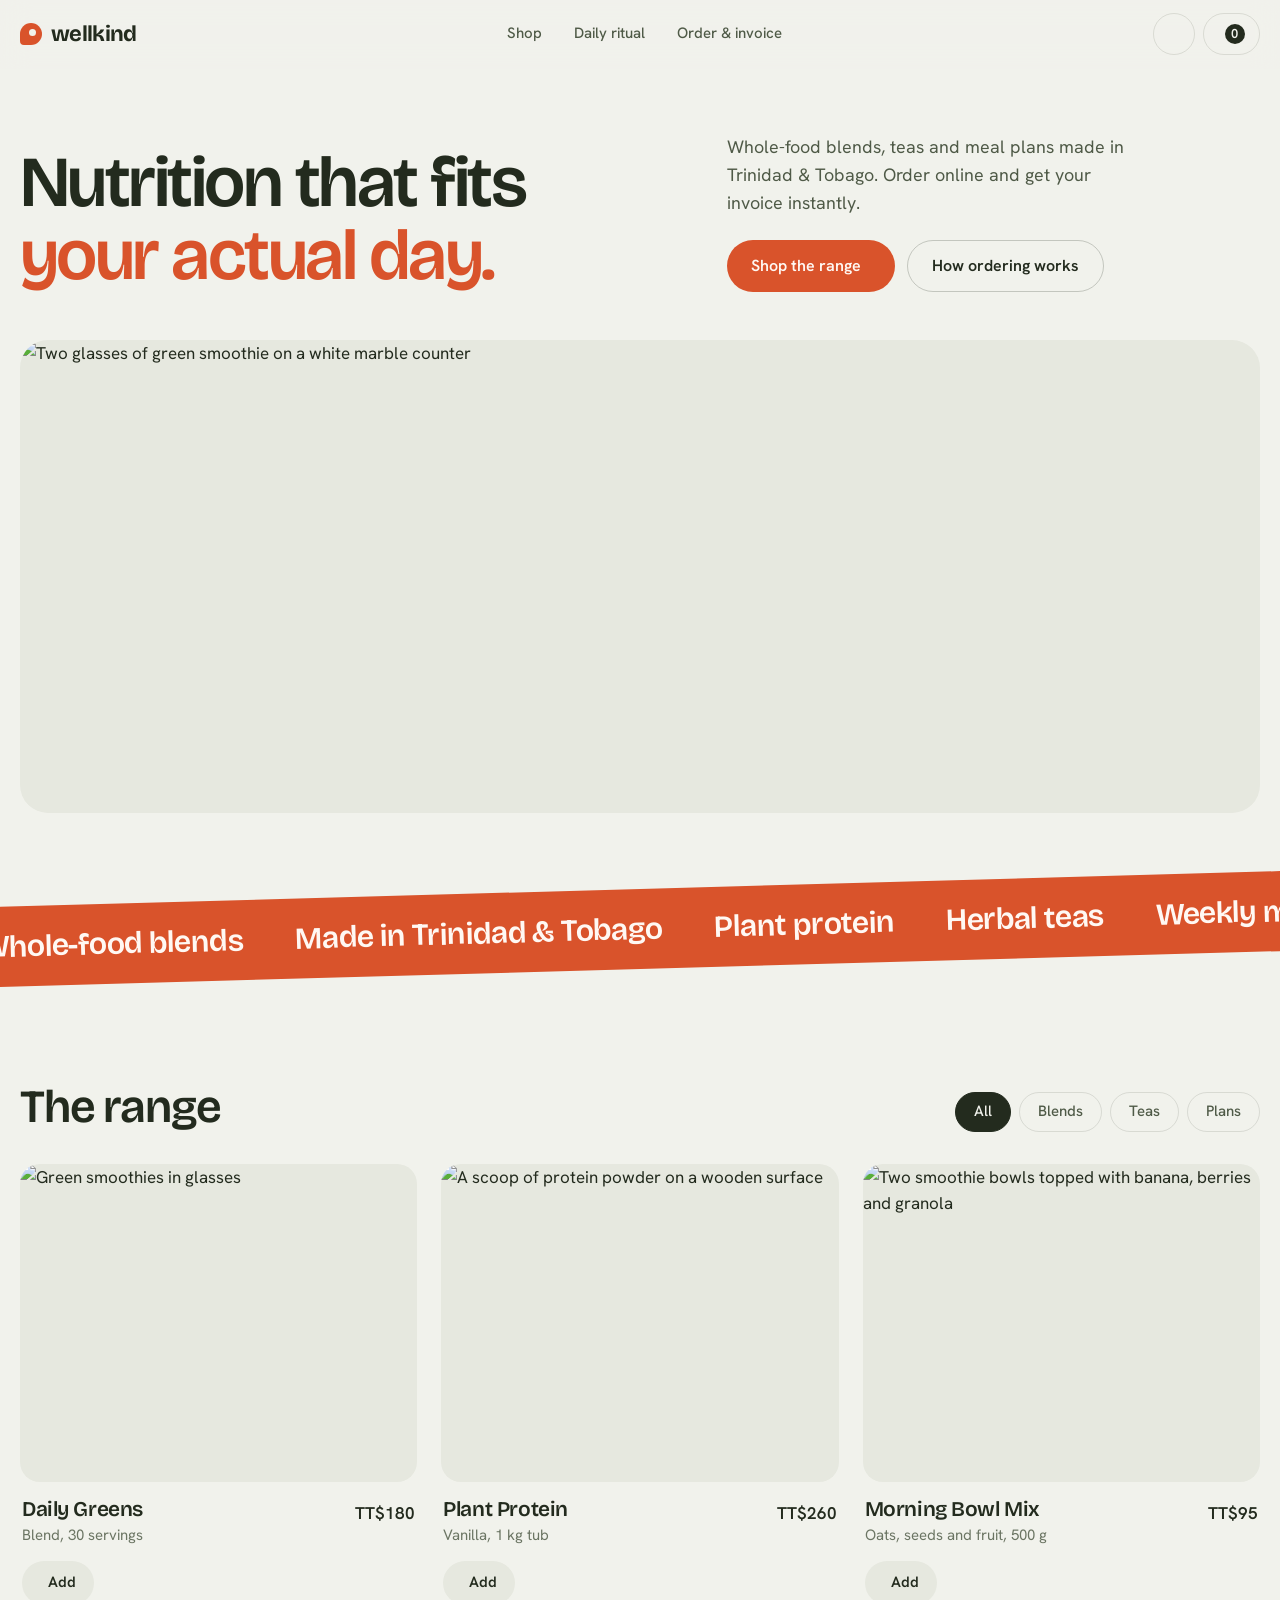
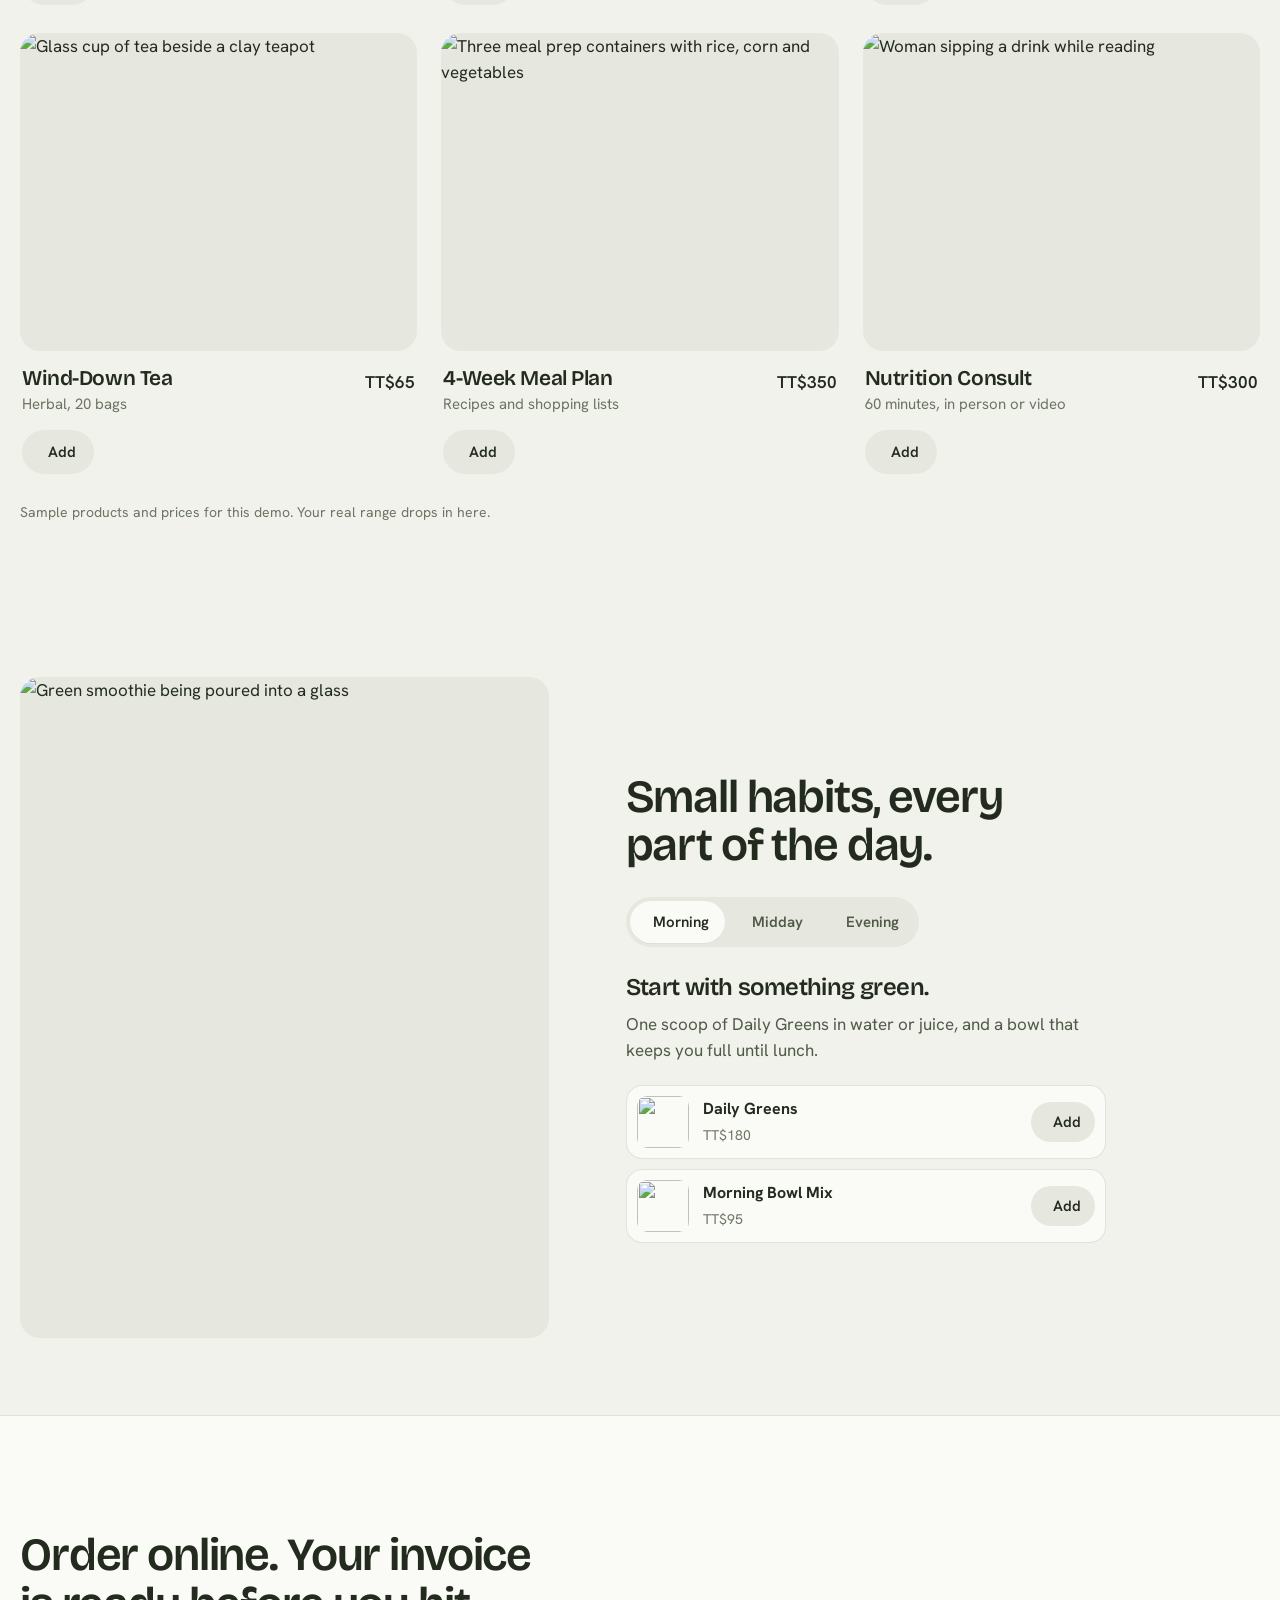
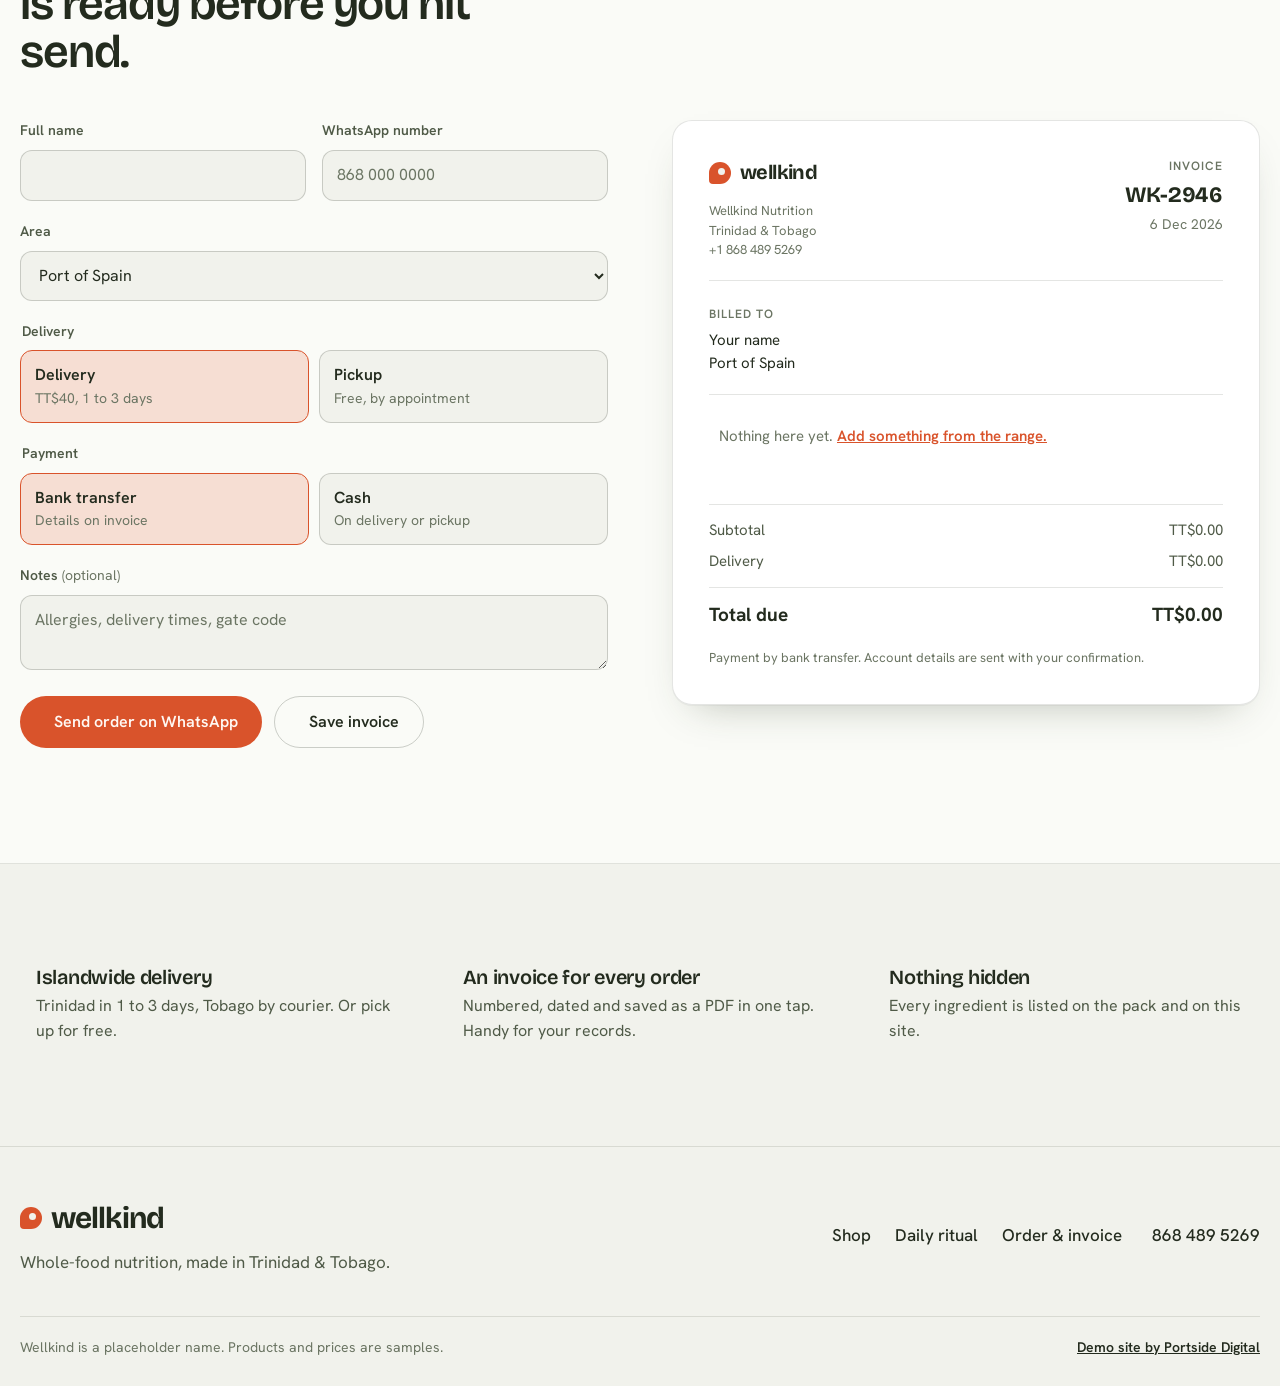
==== index.html @ af188e6a "Wellkind Nutrition demo site Co-Authored-By: Claude Opus 5.5 <noreply@anthropic.com>" ====
<!doctype html>
<html lang="en" data-theme="light">
<head>
<meta charset="utf-8">
<meta name="viewport" content="width=device-width, initial-scale=1, viewport-fit=cover">
<title>Wellkind Nutrition | Whole-food nutrition, Trinidad &amp; Tobago</title>
<meta name="description" content="Whole-food blends, teas and meal plans made in Trinidad and Tobago. Order online and get your invoice instantly.">
<meta name="theme-color" content="#F1F2EC">
<link rel="preconnect" href="https://fonts.googleapis.com">
<link rel="preconnect" href="https://fonts.gstatic.com" crossorigin>
<link href="https://fonts.googleapis.com/css2?family=Bricolage+Grotesque:opsz,wght@12..96,500;12..96,600;12..96,700&family=Hanken+Grotesk:wght@400;500;600&display=swap" rel="stylesheet">
<link rel="preload" as="image" href="https://images.unsplash.com/photo-1610622929740-0b489c884e43?w=1800&q=72&auto=format&fit=crop">
<link rel="stylesheet" href="https://unpkg.com/@phosphor-icons/web@2.1.1/src/regular/style.css">
<link rel="stylesheet" href="style.css">
<script>try{const t=localStorage.getItem('wk-theme');if(t)document.documentElement.dataset.theme=t}catch(e){}</script>
</head>
<body>
<span class="sentinel" aria-hidden="true"></span>

<header class="nav">
  <div class="wrap nav-in">
    <a href="#top" class="brand" aria-label="Wellkind Nutrition home">
      <span class="brand-mark" aria-hidden="true"></span>wellkind
    </a>
    <nav class="nav-links" aria-label="Main">
      <a href="#shop">Shop</a>
      <a href="#ritual">Daily ritual</a>
      <a href="#order">Order &amp; invoice</a>
    </nav>
    <div class="nav-actions">
      <button class="icon-btn theme-toggle" type="button" aria-label="Switch to dark mode"><i class="ph ph-moon"></i></button>
      <a href="#order" class="cart-btn" aria-label="View your order"><i class="ph ph-bag-simple"></i><span class="cart-count" data-count>0</span></a>
    </div>
  </div>
</header>

<main id="top">
  <!-- HERO -->
  <section class="hero wrap">
    <div class="hero-copy">
      <h1>Nutrition that fits <em>your actual day.</em></h1>
      <div class="hero-side">
        <p class="lede">Whole-food blends, teas and meal plans made in Trinidad &amp; Tobago. Order online and get your invoice instantly.</p>
        <div class="hero-ctas">
          <a href="#shop" class="btn btn-primary">Shop the range <i class="ph ph-arrow-down-right"></i></a>
          <a href="#order" class="btn btn-ghost">How ordering works</a>
        </div>
      </div>
    </div>
    <figure class="hero-media">
      <img src="https://images.unsplash.com/photo-1610622929740-0b489c884e43?w=1800&q=72&auto=format&fit=crop" alt="Two glasses of green smoothie on a white marble counter" width="1800" height="1200" fetchpriority="high">
    </figure>
  </section>

  <!-- MARQUEE -->
  <div class="marquee" aria-hidden="true">
    <div class="marquee-track">
      <span>Whole-food blends</span><i class="ph ph-leaf"></i>
      <span>Made in Trinidad &amp; Tobago</span><i class="ph ph-sun"></i>
      <span>Plant protein</span><i class="ph ph-leaf"></i>
      <span>Herbal teas</span><i class="ph ph-sun"></i>
      <span>Weekly meal plans</span><i class="ph ph-leaf"></i>
      <span>Invoices in one tap</span><i class="ph ph-sun"></i>
      <span>Whole-food blends</span><i class="ph ph-leaf"></i>
      <span>Made in Trinidad &amp; Tobago</span><i class="ph ph-sun"></i>
      <span>Plant protein</span><i class="ph ph-leaf"></i>
      <span>Herbal teas</span><i class="ph ph-sun"></i>
      <span>Weekly meal plans</span><i class="ph ph-leaf"></i>
      <span>Invoices in one tap</span><i class="ph ph-sun"></i>
    </div>
  </div>

  <!-- SHOP -->
  <section class="shop" id="shop">
    <div class="wrap">
      <div class="shop-head">
        <h2>The range</h2>
        <div class="chips" role="tablist" aria-label="Filter products">
          <button class="chip is-on" data-filter="all" role="tab" aria-selected="true">All</button>
          <button class="chip" data-filter="blend" role="tab" aria-selected="false">Blends</button>
          <button class="chip" data-filter="tea" role="tab" aria-selected="false">Teas</button>
          <button class="chip" data-filter="plan" role="tab" aria-selected="false">Plans</button>
        </div>
      </div>
      <div class="products" data-products></div>
      <p class="fine">Sample products and prices for this demo. Your real range drops in here.</p>
    </div>
  </section>

  <!-- RITUAL -->
  <section class="ritual" id="ritual">
    <div class="wrap ritual-grid">
      <figure class="ritual-media">
        <img data-ritual-img src="https://images.unsplash.com/photo-1610622930110-3c076902312a?w=1100&q=70&auto=format&fit=crop" alt="Green smoothie being poured into a glass" width="1100" height="1375" loading="lazy">
      </figure>
      <div class="ritual-copy">
        <h2>Small habits, every part of the day.</h2>
        <div class="seg" role="tablist" aria-label="Time of day">
          <button class="seg-btn is-on" data-ritual="0" role="tab" aria-selected="true"><i class="ph ph-sun-horizon"></i>Morning</button>
          <button class="seg-btn" data-ritual="1" role="tab" aria-selected="false"><i class="ph ph-sun"></i>Midday</button>
          <button class="seg-btn" data-ritual="2" role="tab" aria-selected="false"><i class="ph ph-moon-stars"></i>Evening</button>
        </div>
        <div class="ritual-body" data-ritual-body aria-live="polite"></div>
      </div>
    </div>
  </section>

  <!-- ORDER + INVOICE -->
  <section class="order" id="order">
    <div class="wrap">
      <h2 class="order-title">Order online. Your invoice is ready before you hit send.</h2>
      <div class="order-grid">
        <form class="order-form" id="order-form" novalidate>
          <div class="field">
            <label for="f-name">Full name</label>
            <input id="f-name" name="name" autocomplete="name" required>
            <small class="err" data-err="name">Please add your name.</small>
          </div>
          <div class="field">
            <label for="f-phone">WhatsApp number</label>
            <input id="f-phone" name="phone" type="tel" inputmode="tel" autocomplete="tel" placeholder="868 000 0000" required>
            <small class="err" data-err="phone">Please add a number we can reach.</small>
          </div>
          <div class="field">
            <label for="f-area">Area</label>
            <select id="f-area" name="area">
              <option>Port of Spain</option><option>Diego Martin</option><option>San Juan / Barataria</option>
              <option>Arima</option><option>Chaguanas</option><option>Couva</option>
              <option>San Fernando</option><option>Point Fortin</option><option>Sangre Grande</option><option>Tobago</option>
            </select>
          </div>
          <fieldset class="field">
            <legend>Delivery</legend>
            <div class="toggle-row">
              <label class="opt"><input type="radio" name="ship" value="delivery" checked><span><strong>Delivery</strong>TT$40, 1 to 3 days</span></label>
              <label class="opt"><input type="radio" name="ship" value="pickup"><span><strong>Pickup</strong>Free, by appointment</span></label>
            </div>
          </fieldset>
          <fieldset class="field">
            <legend>Payment</legend>
            <div class="toggle-row">
              <label class="opt"><input type="radio" name="pay" value="Bank transfer" checked><span><strong>Bank transfer</strong>Details on invoice</span></label>
              <label class="opt"><input type="radio" name="pay" value="Cash on delivery"><span><strong>Cash</strong>On delivery or pickup</span></label>
            </div>
          </fieldset>
          <div class="field">
            <label for="f-notes">Notes <span class="opt-tag">(optional)</span></label>
            <textarea id="f-notes" name="notes" rows="2" placeholder="Allergies, delivery times, gate code"></textarea>
          </div>
          <small class="err err-cart" data-err="cart">Add at least one item from the range first.</small>
          <div class="form-ctas">
            <button type="submit" class="btn btn-primary"><i class="ph ph-whatsapp-logo"></i> Send order on WhatsApp</button>
            <button type="button" class="btn btn-ghost" data-print><i class="ph ph-file-pdf"></i> Save invoice</button>
          </div>
        </form>

        <article class="invoice" aria-label="Invoice preview">
          <header class="inv-head">
            <div>
              <span class="brand inv-brand"><span class="brand-mark" aria-hidden="true"></span>wellkind</span>
              <p class="inv-meta">Wellkind Nutrition<br>Trinidad &amp; Tobago<br>+1 868 489 5269</p>
            </div>
            <div class="inv-id">
              <span class="inv-label">Invoice</span>
              <strong data-inv-no>WK-0000</strong>
              <span data-inv-date></span>
            </div>
          </header>
          <div class="inv-bill">
            <span class="inv-label">Billed to</span>
            <p data-inv-bill>Your name<br>Area</p>
          </div>
          <div class="inv-lines" data-inv-lines></div>
          <dl class="inv-totals">
            <div><dt>Subtotal</dt><dd data-inv-sub>TT$0.00</dd></div>
            <div><dt data-inv-ship-label>Delivery</dt><dd data-inv-ship>TT$40.00</dd></div>
            <div class="inv-total"><dt>Total due</dt><dd data-inv-total>TT$0.00</dd></div>
          </dl>
          <p class="inv-foot" data-inv-pay>Payment by bank transfer. Account details are sent with your confirmation.</p>
        </article>
      </div>
    </div>
  </section>

  <!-- GOOD TO KNOW -->
  <section class="notes wrap" aria-label="Good to know">
    <div class="note"><i class="ph ph-truck"></i><div><h3>Islandwide delivery</h3><p>Trinidad in 1 to 3 days, Tobago by courier. Or pick up for free.</p></div></div>
    <div class="note"><i class="ph ph-receipt"></i><div><h3>An invoice for every order</h3><p>Numbered, dated and saved as a PDF in one tap. Handy for your records.</p></div></div>
    <div class="note"><i class="ph ph-plant"></i><div><h3>Nothing hidden</h3><p>Every ingredient is listed on the pack and on this site.</p></div></div>
  </section>
</main>

<footer class="footer">
  <div class="wrap foot-in">
    <div>
      <span class="brand foot-brand"><span class="brand-mark" aria-hidden="true"></span>wellkind</span>
      <p class="foot-tag">Whole-food nutrition, made in Trinidad &amp; Tobago.</p>
    </div>
    <div class="foot-links">
      <a href="#shop">Shop</a><a href="#ritual">Daily ritual</a><a href="#order">Order &amp; invoice</a>
      <a href="https://wa.me/18684895269" target="_blank" rel="noopener"><i class="ph ph-whatsapp-logo"></i> 868 489 5269</a>
    </div>
  </div>
  <div class="wrap foot-base">
    <span>Wellkind is a placeholder name. Products and prices are samples.</span>
    <a href="https://wa.me/18682591409" target="_blank" rel="noopener">Demo site by Portside Digital</a>
  </div>
</footer>

<!-- Mobile order bar -->
<a href="#order" class="orderbar" aria-label="Review order and invoice" hidden>
  <span><strong data-bar-count>0 items</strong><span data-bar-total>TT$0</span></span>
  <span class="orderbar-cta">View invoice <i class="ph ph-arrow-right"></i></span>
</a>

<script src="main.js"></script>
</body>
</html>
---- style.css ----
/* Wellkind Nutrition demo. Olive ink on cool paper, one persimmon accent. */
:root{
  --bg:#F1F2EC; --surface:#FAFBF7; --surface-2:#E6E8DF; --ink:#232B1E; --ink-2:#4F5A47; --muted:#6B7563;
  --line:rgba(35,43,30,.12); --accent:#D9532B; --accent-ink:#FFF8F3; --accent-soft:#F6DED3;
  --paper:#FFFFFF; --paper-ink:#232B1E;
  --shadow:0 1px 0 rgba(35,43,30,.04), 0 18px 40px -22px rgba(48,60,38,.35);
  --r:20px; --r-sm:12px;
  --display:"Bricolage Grotesque",system-ui,sans-serif; --body:"Hanken Grotesk",system-ui,sans-serif;
  --ease:cubic-bezier(.16,1,.3,1);
  color-scheme:light;
}
[data-theme="dark"]{
  --bg:#121510; --surface:#1A1E17; --surface-2:#242A20; --ink:#ECEEE6; --ink-2:#C2C8B8; --muted:#9BA391;
  --line:rgba(236,238,230,.12); --accent:#F07A4F; --accent-ink:#1A0E08; --accent-soft:#3A2219;
  --paper:#1E231A; --paper-ink:#ECEEE6;
  --shadow:0 1px 0 rgba(0,0,0,.2), 0 18px 40px -22px rgba(0,0,0,.6);
  color-scheme:dark;
}
*{box-sizing:border-box;margin:0}
html{overflow-x:clip;scroll-behavior:smooth;-webkit-text-size-adjust:100%;scroll-padding-top:80px}
body{background:var(--bg);color:var(--ink);font-family:var(--body);font-size:17px;line-height:1.55;-webkit-font-smoothing:antialiased;overflow-x:clip;transition:background .3s,color .3s;-webkit-tap-highlight-color:transparent}
img{display:block;max-width:100%;height:auto}
a{color:inherit}
button,input,select,textarea{font:inherit;color:inherit}
button{cursor:pointer;background:none;border:0;touch-action:manipulation}
:focus-visible{outline:2px solid var(--accent);outline-offset:3px;border-radius:8px}
.wrap{width:min(1240px,100% - 40px);margin-inline:auto}
h1,h2,h3{font-family:var(--display);font-weight:600;letter-spacing:-.025em;line-height:1.05}
h2{font-size:clamp(30px,3.6vw,48px)}
.sentinel{position:absolute;top:0;height:8px;width:1px}

/* Brand */
.brand{display:inline-flex;align-items:center;gap:9px;font-family:var(--display);font-weight:700;font-size:22px;letter-spacing:-.03em;text-decoration:none}
.brand-mark{width:22px;height:22px;border-radius:50% 50% 50% 4px;background:var(--accent);position:relative;flex:none}
.brand-mark::after{content:"";position:absolute;inset:6px 6px auto auto;width:7px;height:7px;border-radius:50%;background:var(--bg)}

/* Nav */
.nav{position:sticky;top:0;z-index:40;background:color-mix(in srgb,var(--bg) 86%,transparent);backdrop-filter:blur(14px);-webkit-backdrop-filter:blur(14px);border-bottom:1px solid transparent;transition:border-color .3s}
.nav.is-scrolled{border-bottom-color:var(--line)}
.nav-in{height:68px;display:flex;align-items:center;justify-content:space-between;gap:24px}
.nav-links{display:flex;gap:32px;font-size:15px;font-weight:500}
.nav-links a{text-decoration:none;color:var(--ink-2);transition:color .2s}
.nav-links a:hover{color:var(--ink)}
.nav-actions{display:flex;gap:8px;align-items:center}
.icon-btn,.cart-btn{height:42px;min-width:42px;border-radius:999px;display:inline-grid;place-items:center;border:1px solid var(--line);font-size:19px;transition:background .2s,transform .15s}
.icon-btn:hover,.cart-btn:hover{background:var(--surface-2)}
.icon-btn:active,.cart-btn:active{transform:scale(.96)}
.cart-btn{display:inline-flex;gap:8px;padding:0 14px 0 13px;text-decoration:none;font-size:19px}
.cart-count{font-size:13px;font-weight:600;min-width:20px;height:20px;border-radius:999px;background:var(--ink);color:var(--bg);display:grid;place-items:center;padding:0 6px;transition:transform .3s var(--ease)}
.cart-count.bump{transform:scale(1.25)}

/* Buttons */
.btn{display:inline-flex;align-items:center;gap:10px;height:52px;padding:0 24px;border-radius:999px;font-weight:600;font-size:16px;text-decoration:none;white-space:nowrap;transition:transform .15s,background .2s,border-color .2s}
.btn:active{transform:translateY(1px) scale(.98)}
.btn-primary{background:var(--accent);color:var(--accent-ink)}
.btn-primary:hover{background:color-mix(in srgb,var(--accent) 88%,var(--ink))}
.btn-ghost{border:1px solid color-mix(in srgb,var(--ink) 22%,transparent);color:var(--ink)}
.btn-ghost:hover{background:var(--surface-2)}
.btn i{font-size:19px}

/* Hero */
.hero{padding-top:clamp(28px,5vw,64px)}
.hero-copy{display:grid;grid-template-columns:1.25fr 1fr;gap:40px;align-items:end}
.hero h1{font-size:clamp(40px,5.6vw,80px);line-height:1.02;letter-spacing:-.035em;max-width:13ch}
.hero h1 em{font-style:normal;color:var(--accent)}
.lede{font-size:clamp(17px,1.4vw,19px);color:var(--ink-2);max-width:40ch}
.hero-ctas{display:flex;flex-wrap:wrap;gap:12px;margin-top:24px}
.hero-media{margin-top:clamp(28px,4vw,48px);border-radius:28px;overflow:hidden;aspect-ratio:21/8;background:var(--surface-2)}
.hero-media img{width:100%;height:100%;object-fit:cover;object-position:50% 45%}

/* Marquee */
.marquee{margin:clamp(44px,6vw,76px) -20px 0;background:var(--accent);color:var(--accent-ink);overflow:hidden;rotate:-1.6deg;padding:16px 0}
.marquee-track{display:flex;align-items:center;gap:26px;width:max-content;font-family:var(--display);font-weight:600;font-size:clamp(22px,2.4vw,32px);letter-spacing:-.02em;white-space:nowrap;animation:marq 38s linear infinite}
.marquee i{font-size:.8em;opacity:.8}
@keyframes marq{to{transform:translateX(-50%)}}

/* Shop */
.shop{padding:clamp(72px,9vw,128px) 0 clamp(48px,6vw,80px)}
.shop-head{display:flex;justify-content:space-between;align-items:end;gap:20px;flex-wrap:wrap;margin-bottom:32px}
.chips{display:flex;gap:8px;flex-wrap:wrap}
.chip{height:40px;padding:0 18px;border-radius:999px;border:1px solid var(--line);font-size:15px;font-weight:500;color:var(--ink-2);transition:background .2s,color .2s,border-color .2s}
.chip:hover{border-color:color-mix(in srgb,var(--ink) 30%,transparent)}
.chip.is-on{background:var(--ink);color:var(--bg);border-color:var(--ink)}
.products{display:grid;grid-template-columns:repeat(3,1fr);gap:28px 24px}
.product{display:flex;flex-direction:column;transition:opacity .3s,transform .4s var(--ease)}
.product[hidden]{display:none}
.p-img{border-radius:var(--r);overflow:hidden;aspect-ratio:5/4;background:var(--surface-2)}
.p-img img{width:100%;height:100%;object-fit:cover;transition:transform .8s var(--ease)}
.product:hover .p-img img{transform:scale(1.035)}
.p-body{display:flex;justify-content:space-between;gap:16px;padding:16px 2px 0;align-items:start}
.p-body h3{font-size:21px;letter-spacing:-.02em}
.p-sub{font-size:15px;color:var(--muted);margin-top:4px}
.p-price{font-weight:600;font-variant-numeric:tabular-nums;white-space:nowrap;padding-top:2px}
.p-actions{margin-top:14px;padding:0 2px}
.add{height:44px;padding:0 18px;border-radius:999px;background:var(--surface-2);font-weight:600;font-size:15px;display:inline-flex;align-items:center;gap:8px;transition:background .2s,transform .15s}
.add:hover{background:color-mix(in srgb,var(--surface-2) 70%,var(--ink) 10%)}
.add:active{transform:scale(.97)}
.stepper{display:inline-flex;align-items:center;height:44px;border-radius:999px;background:var(--ink);color:var(--bg)}
.stepper button{width:44px;height:44px;display:grid;place-items:center;font-size:17px;color:inherit}
.stepper span{min-width:26px;text-align:center;font-weight:600;font-variant-numeric:tabular-nums}
.fine{margin-top:28px;font-size:14px;color:var(--muted)}

/* Ritual */
.ritual{padding:clamp(48px,6vw,80px) 0}
.ritual-grid{display:grid;grid-template-columns:5fr 6fr;gap:clamp(32px,6vw,96px);align-items:center}
.ritual-media{border-radius:var(--r);overflow:hidden;aspect-ratio:4/5;background:var(--surface-2)}
.ritual-media img{width:100%;height:100%;object-fit:cover;transition:opacity .35s}
.ritual-media img.is-fading{opacity:0}
.ritual-copy h2{max-width:14ch}
.seg{display:inline-flex;gap:4px;padding:4px;margin-top:28px;border-radius:999px;background:var(--surface-2)}
.seg-btn{height:42px;padding:0 16px;border-radius:999px;font-size:15px;font-weight:600;color:var(--ink-2);display:inline-flex;align-items:center;gap:7px;transition:background .25s,color .25s}
.seg-btn.is-on{background:var(--surface);color:var(--ink);box-shadow:var(--shadow)}
.ritual-body{margin-top:28px;min-height:250px}
.ritual-body p{color:var(--ink-2);max-width:46ch}
.pair{margin-top:22px;display:grid;gap:10px;max-width:480px}
.pair-item{display:flex;align-items:center;gap:14px;padding:10px 10px 10px 10px;border-radius:16px;background:var(--surface);border:1px solid var(--line)}
.pair-item img{width:52px;height:52px;border-radius:10px;object-fit:cover}
.pair-item div{flex:1;min-width:0}
.pair-item strong{display:block;font-size:16px}
.pair-item span{font-size:14px;color:var(--muted)}
.pair-item .add{height:40px;padding:0 14px}
.pair-item .stepper span{color:inherit;font-size:16px}
.ritual-body > *{animation:rise .5s var(--ease) both}
@keyframes rise{from{opacity:0;transform:translateY(10px)}}

/* Order */
.order{padding:clamp(72px,9vw,120px) 0;background:var(--surface);border-block:1px solid var(--line)}
.order-title{max-width:18ch}
.order-grid{display:grid;grid-template-columns:1fr 1fr;gap:clamp(32px,5vw,72px);margin-top:44px;align-items:start}
.order-form{display:grid;grid-template-columns:1fr 1fr;gap:20px 16px}
.field{display:grid;gap:8px;border:0;padding:0;min-width:0}
.field:nth-child(n+3){grid-column:1/-1}
label,legend{font-size:14px;font-weight:600;color:var(--ink-2)}
legend{margin-bottom:8px}
.opt-tag{font-weight:400;color:var(--muted)}
input,select,textarea{width:100%;min-height:50px;padding:12px 14px;border-radius:var(--r-sm);border:1px solid color-mix(in srgb,var(--ink) 20%,transparent);background:var(--bg);font-size:16px;transition:border-color .2s,box-shadow .2s}
textarea{resize:vertical;min-height:72px}
input::placeholder,textarea::placeholder{color:var(--muted)}
input:focus,select:focus,textarea:focus{outline:none;border-color:var(--accent);box-shadow:0 0 0 3px color-mix(in srgb,var(--accent) 22%,transparent)}
.field.has-err input{border-color:#C0392B}
.err{display:none;color:#B3361F;font-size:14px;font-weight:500}
[data-theme="dark"] .err{color:#FF9A7A}
.has-err .err,.err.show{display:block}
.err-cart{grid-column:1/-1}
.toggle-row{display:grid;grid-template-columns:1fr 1fr;gap:10px}
.opt{position:relative;cursor:pointer}
.opt input{position:absolute;opacity:0;pointer-events:none}
.opt span{display:block;padding:12px 14px;border-radius:var(--r-sm);border:1px solid color-mix(in srgb,var(--ink) 20%,transparent);background:var(--bg);font-size:14px;color:var(--muted);font-weight:400;transition:border-color .2s,background .2s}
.opt strong{display:block;color:var(--ink);font-size:16px;font-weight:600}
.opt input:checked + span{border-color:var(--accent);background:var(--accent-soft)}
.opt input:focus-visible + span{outline:2px solid var(--accent);outline-offset:2px}
.form-ctas{grid-column:1/-1;display:flex;flex-wrap:wrap;gap:12px;margin-top:6px}

/* Invoice paper */
.invoice{background:var(--paper);color:var(--paper-ink);border-radius:var(--r);padding:clamp(22px,3vw,36px);box-shadow:var(--shadow);border:1px solid var(--line);position:sticky;top:96px}
.inv-head{display:flex;justify-content:space-between;gap:16px;padding-bottom:20px;border-bottom:1px solid var(--line)}
.inv-brand{font-size:20px}
.inv-meta{margin-top:10px;font-size:13px;color:var(--muted);line-height:1.5}
.inv-id{text-align:right;display:grid;gap:2px;align-content:start;font-size:14px;color:var(--muted)}
.inv-id strong{font-family:var(--display);font-size:22px;color:var(--paper-ink);letter-spacing:-.01em;font-variant-numeric:tabular-nums}
.inv-label{font-size:12px;font-weight:600;letter-spacing:.08em;text-transform:uppercase;color:var(--muted)}
.inv-bill{padding:18px 0;border-bottom:1px solid var(--line)}
.inv-bill p{margin-top:4px;font-size:15px}
.inv-lines{padding:8px 0;border-bottom:1px solid var(--line);min-height:110px}
.inv-line{display:grid;grid-template-columns:1fr auto auto;gap:14px;padding:10px 0;font-size:15px;align-items:center;font-variant-numeric:tabular-nums}
.inv-line + .inv-line{border-top:1px dashed var(--line)}
.inv-line small{display:block;color:var(--muted);font-size:13px}
.inv-qty{color:var(--muted)}
.inv-empty{padding:22px 0;color:var(--muted);font-size:15px;display:flex;gap:10px;align-items:center}
.inv-empty a{color:var(--accent);font-weight:600}
.inv-totals{padding-top:14px;display:grid;gap:8px;font-variant-numeric:tabular-nums}
.inv-totals div{display:flex;justify-content:space-between;font-size:15px;color:var(--ink-2)}
.inv-totals dd{margin:0}
.inv-totals .inv-total{margin-top:6px;padding-top:12px;border-top:1px solid var(--line);color:var(--paper-ink);font-size:19px;font-weight:700}
.inv-foot{margin-top:18px;font-size:13px;color:var(--muted)}

/* Notes */
.notes{display:grid;grid-template-columns:repeat(3,1fr);gap:40px;padding:clamp(64px,8vw,104px) 0}
.note{display:flex;gap:16px}
.note > i{font-size:26px;color:var(--accent);flex:none;margin-top:2px}
.note h3{font-size:20px;letter-spacing:-.015em}
.note p{margin-top:6px;color:var(--ink-2);font-size:16px}

/* Footer */
.footer{border-top:1px solid var(--line);padding:48px 0 calc(28px + env(safe-area-inset-bottom))}
.foot-in{display:flex;justify-content:space-between;gap:32px;flex-wrap:wrap}
.foot-brand{font-size:30px}
.foot-tag{margin-top:8px;color:var(--ink-2)}
.foot-links{display:flex;gap:24px;flex-wrap:wrap;align-items:center;font-weight:500}
.foot-links a{text-decoration:none;display:inline-flex;gap:6px;align-items:center}
.foot-links a:hover{color:var(--accent)}
.foot-base{display:flex;justify-content:space-between;gap:16px;flex-wrap:wrap;margin-top:40px;padding-top:20px;border-top:1px solid var(--line);font-size:14px;color:var(--muted)}
.foot-base a{color:var(--ink);font-weight:600}

/* Mobile order bar */
.orderbar{position:fixed;left:12px;right:12px;bottom:calc(12px + env(safe-area-inset-bottom));z-index:50;display:none;align-items:center;justify-content:space-between;gap:12px;padding:10px 10px 10px 18px;border-radius:999px;background:var(--ink);color:var(--bg);text-decoration:none;box-shadow:0 16px 40px -14px rgba(20,26,16,.5);transition:transform .4s var(--ease),opacity .3s}
.orderbar > span:first-child{display:flex;flex-direction:column;line-height:1.2;font-size:14px}
.orderbar strong{font-size:15px}
.orderbar-cta{height:44px;padding:0 18px;border-radius:999px;background:var(--accent);color:var(--accent-ink);display:inline-flex;align-items:center;gap:8px;font-weight:600;font-size:15px}
.orderbar.is-hidden{transform:translateY(140%);opacity:0;pointer-events:none}

/* Responsive */
@media (max-width: 1020px){
  .products{grid-template-columns:repeat(2,1fr)}
  .order-grid{grid-template-columns:1fr}
  .invoice{position:static}
  .notes{grid-template-columns:1fr;gap:28px}
}
@media (max-width: 767px){
  body{font-size:16px}
  .wrap{width:calc(100% - 32px)}
  .nav-links{display:none}
  .nav-in{height:60px}
  .hero{padding-top:20px}
  .hero-copy{grid-template-columns:1fr;gap:16px}
  .hero h1{font-size:clamp(38px,11vw,52px)}
  .hero-ctas{margin-top:20px}
  .hero-ctas .btn{flex:1 1 auto;justify-content:center;height:50px;padding:0 18px}
  .hero-media{aspect-ratio:4/3;border-radius:22px;margin-top:24px}
  .marquee{margin-top:44px;padding:12px 0}
  .shop-head{margin-bottom:22px}
  .chips{flex-wrap:nowrap;overflow-x:auto;scrollbar-width:none;margin-inline:-16px;padding-inline:16px;width:calc(100% + 32px)}
  .chips::-webkit-scrollbar{display:none}
  .chip{flex:none}
  .products{display:flex;overflow-x:auto;scroll-snap-type:x mandatory;gap:14px;margin-inline:-16px;padding:0 16px 6px;scrollbar-width:none;overscroll-behavior-x:contain}
  .products::-webkit-scrollbar{display:none}
  .product{flex:0 0 78%;scroll-snap-align:start;scroll-margin-left:16px}
  .ritual-grid{grid-template-columns:1fr;gap:24px}
  .ritual-media{aspect-ratio:4/3;order:2}
  .ritual-copy{order:1}
  .seg{display:flex;width:100%}
  .seg-btn{flex:1;justify-content:center;padding:0 8px}
  .ritual-body{min-height:0}
  .order-form{grid-template-columns:1fr}
  .field:nth-child(n){grid-column:auto}
  .form-ctas .btn{width:100%;justify-content:center}
  .inv-line{grid-template-columns:1fr auto;row-gap:2px}
  .inv-line .inv-qty{grid-column:1;grid-row:2;font-size:13px}
  .orderbar{display:flex}
  .footer{padding-bottom:calc(96px + env(safe-area-inset-bottom))}
  .foot-base{flex-direction:column}
}
@media (hover:none){
  .product:hover .p-img img{transform:none}
}
@media (prefers-reduced-motion: reduce){
  html{scroll-behavior:auto}
  .marquee-track{animation:none}
  *,*::before,*::after{transition-duration:.01ms!important;animation-duration:.01ms!important}
}

/* Print: only the invoice */
@media print{
  body{background:#fff;color:#111}
  body *{visibility:hidden}
  .invoice,.invoice *{visibility:visible}
  .invoice{position:absolute;left:0;top:0;width:100%;box-shadow:none;border:0;--paper:#fff;--paper-ink:#111;--muted:#555;--line:#ddd}
}
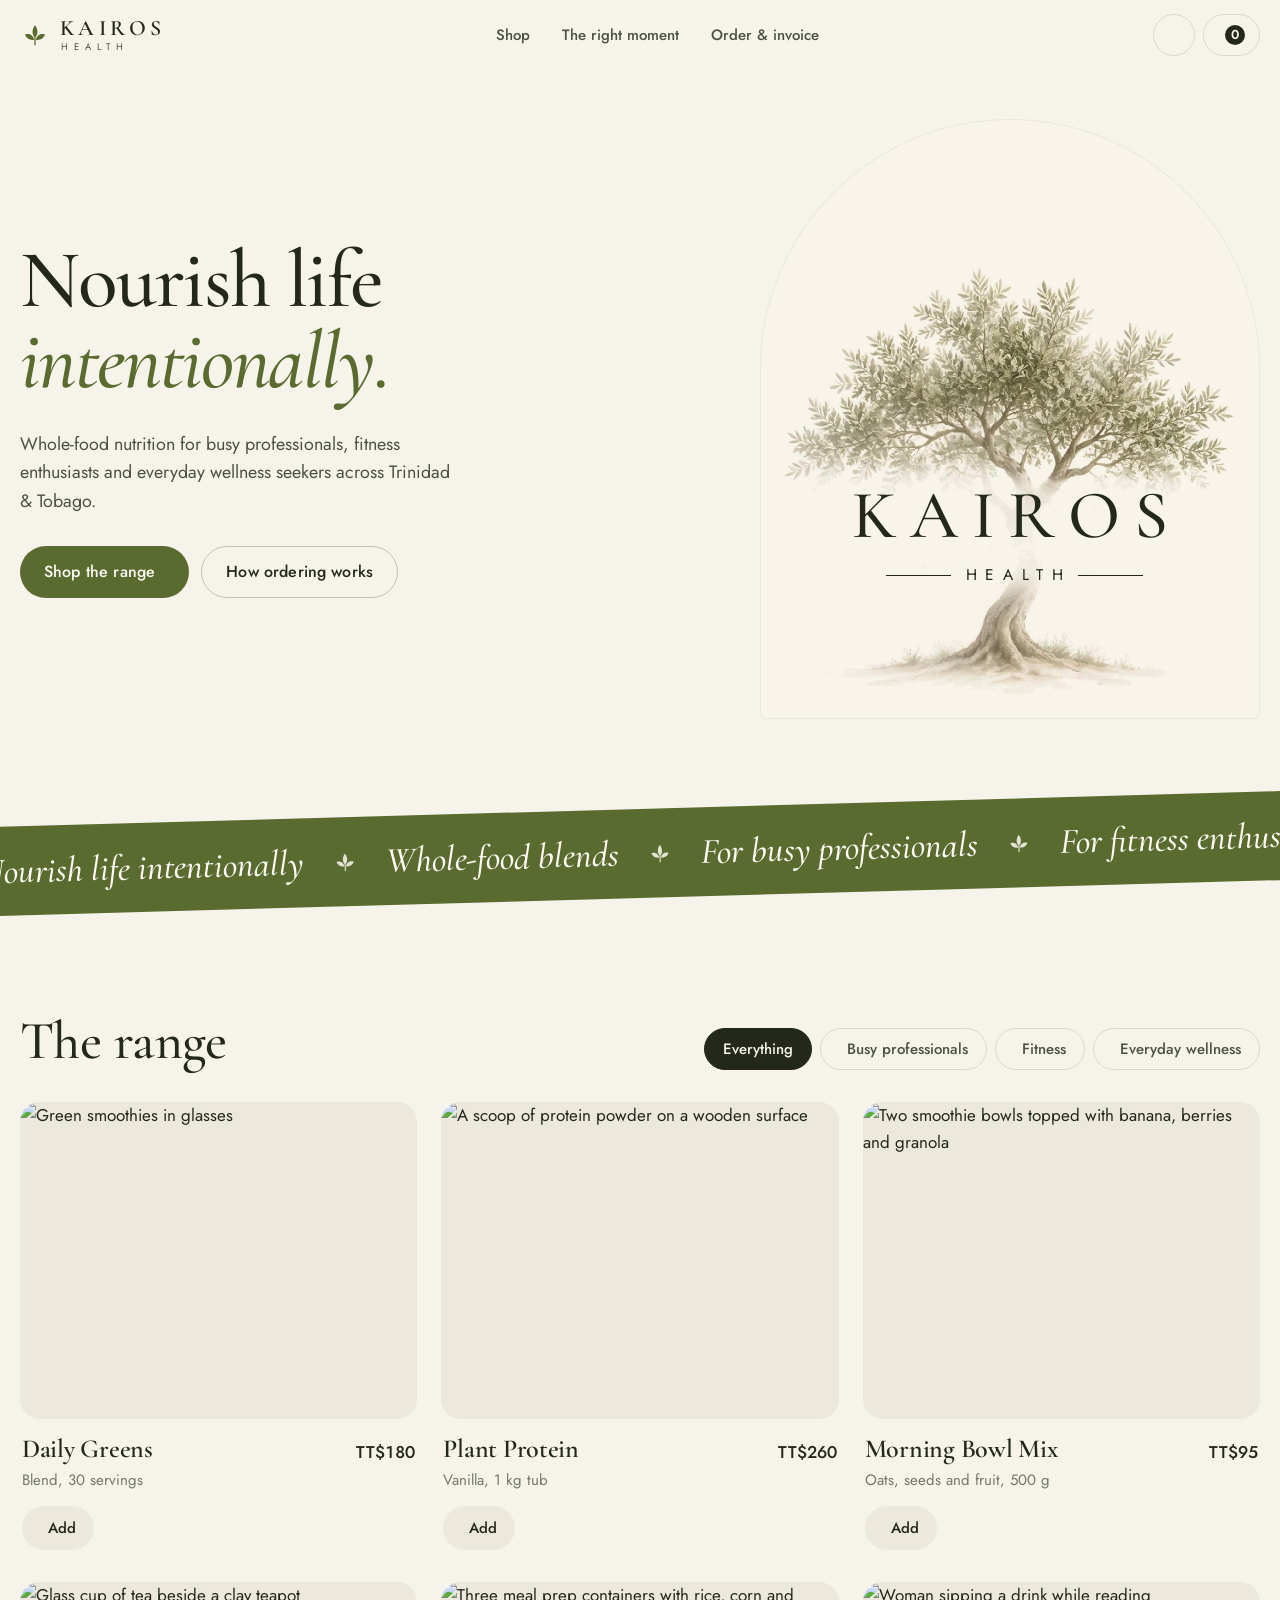
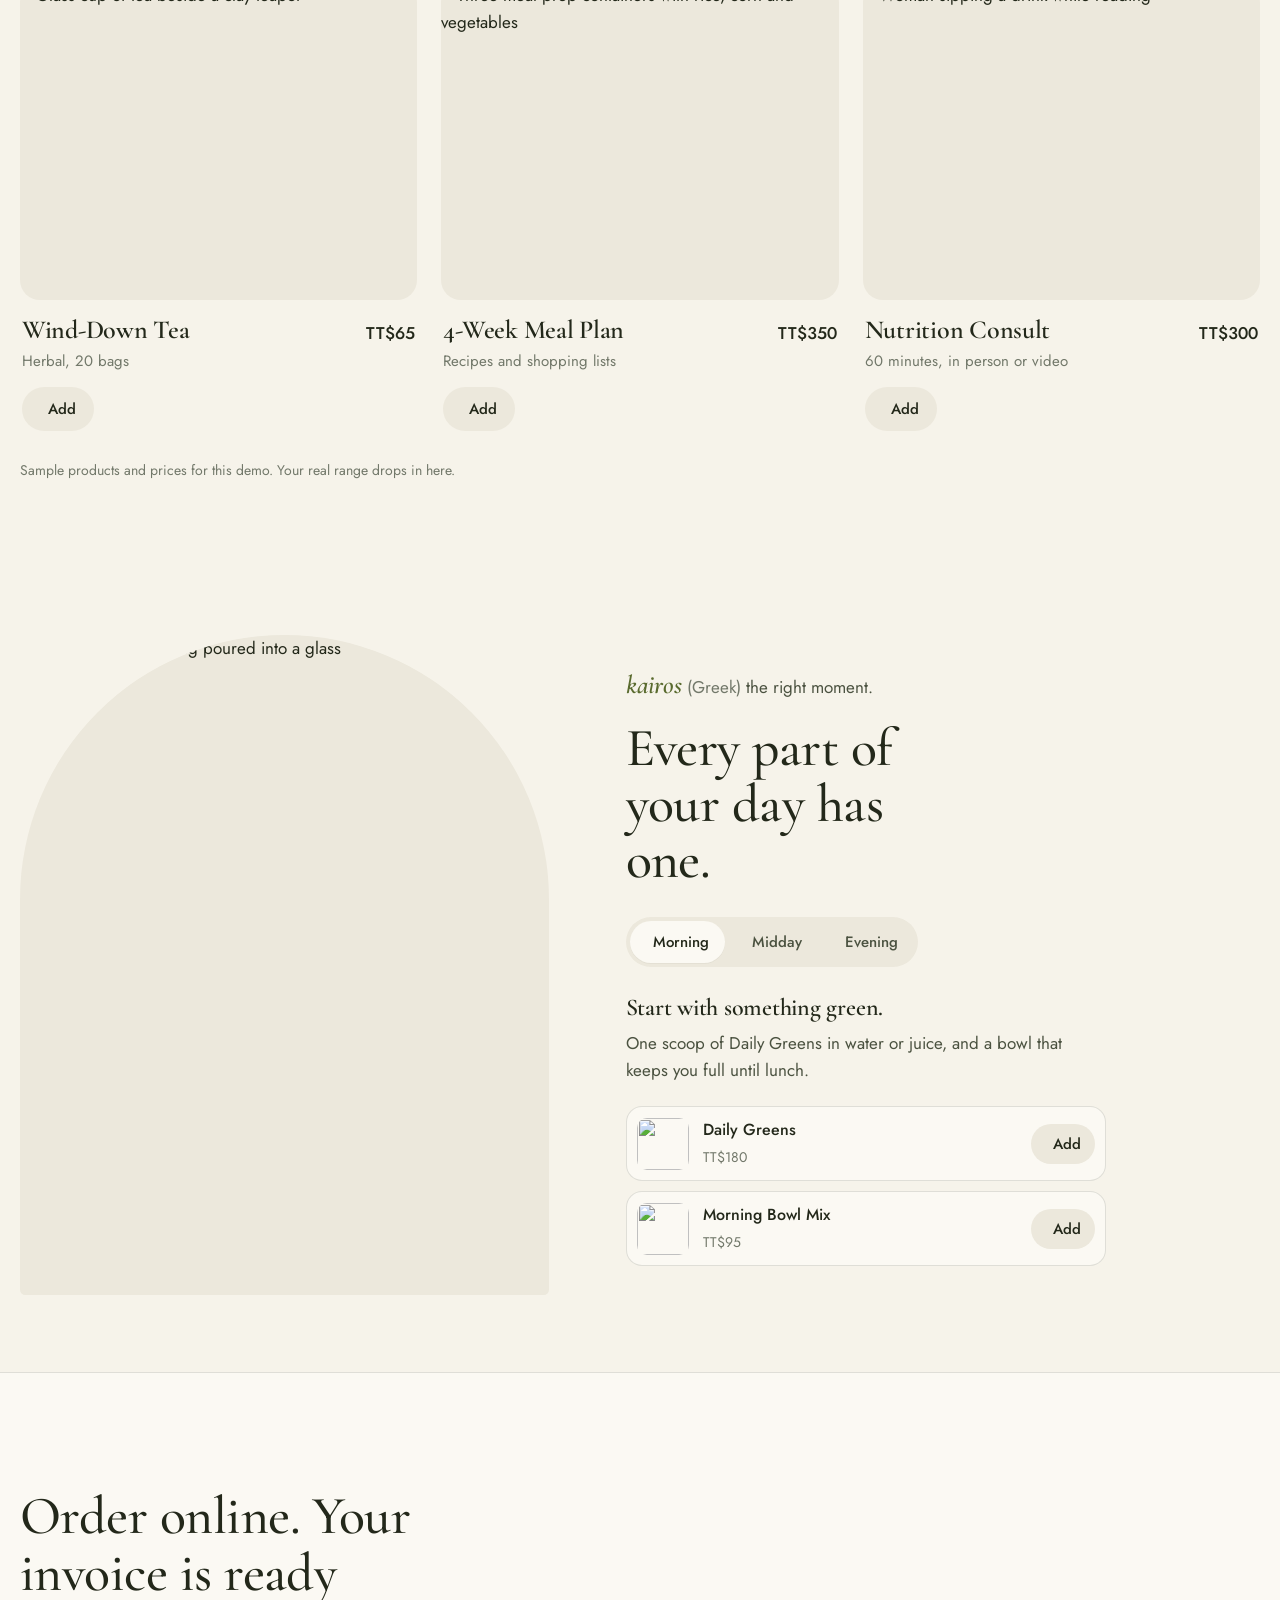
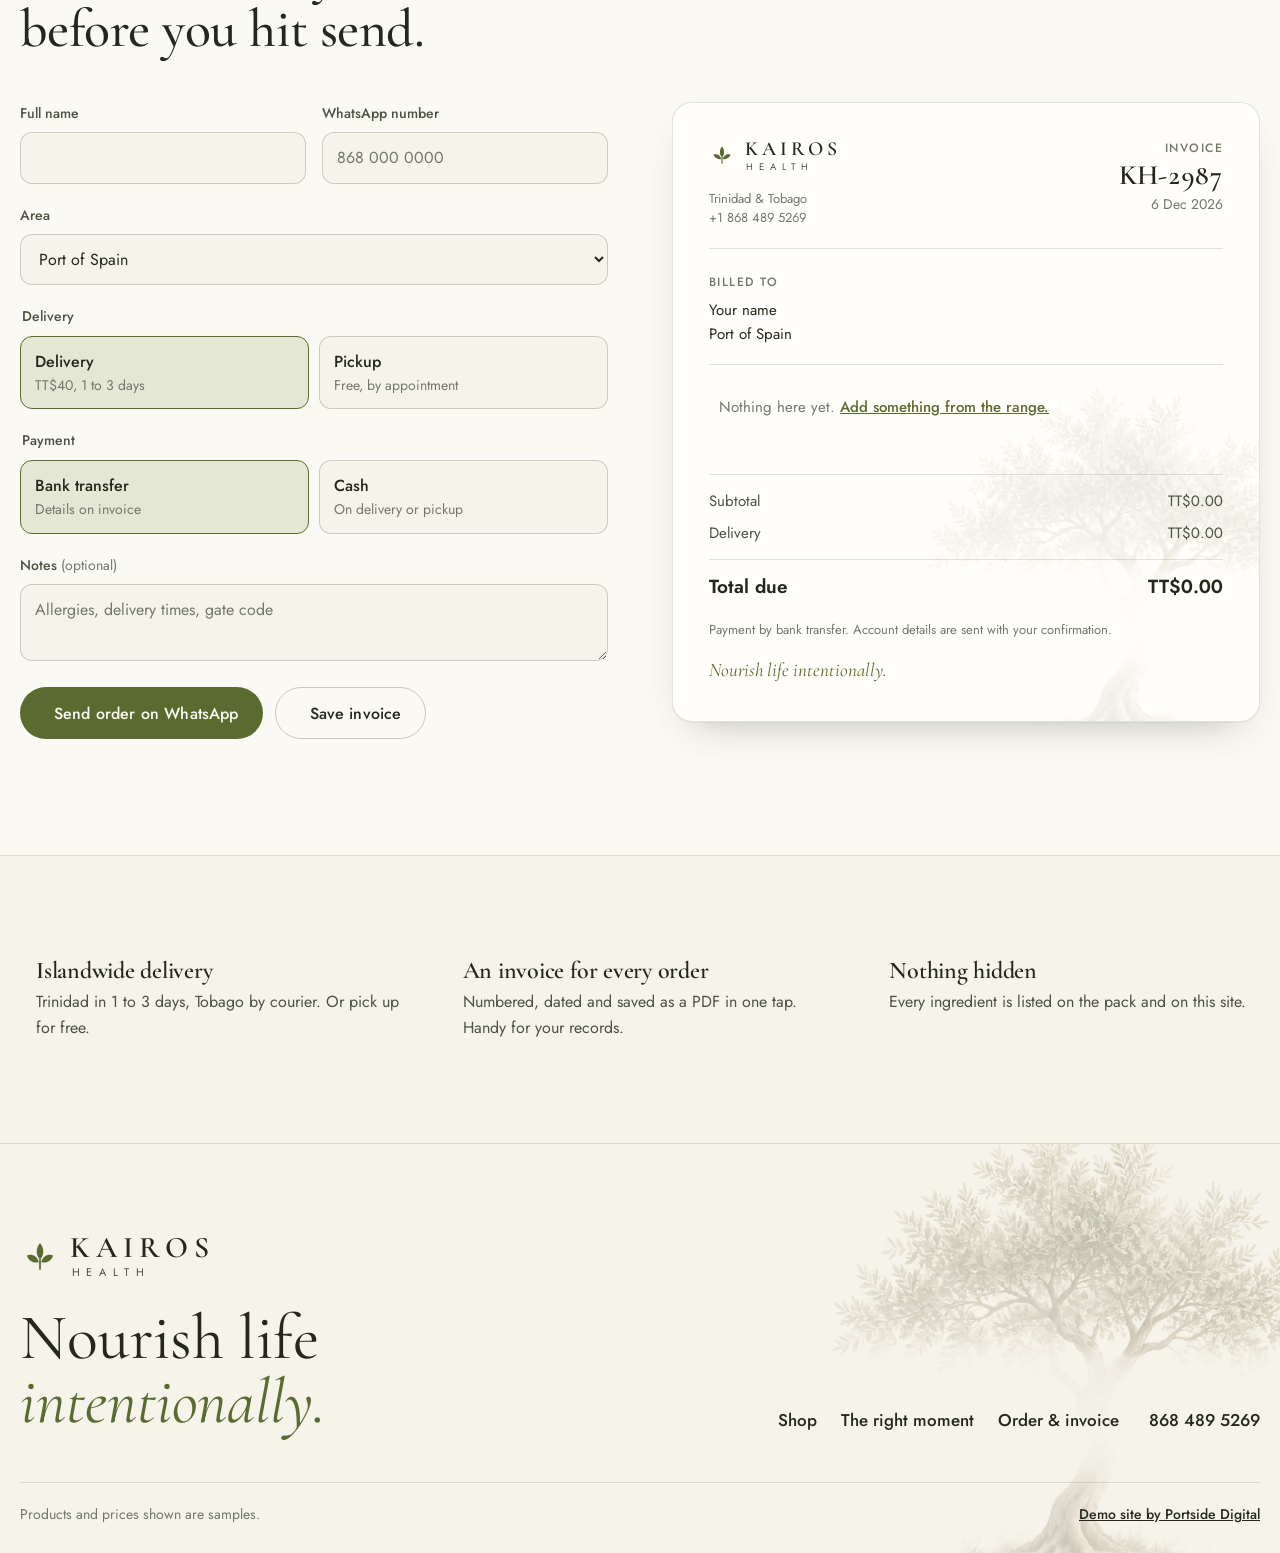
==== commit 39ddc6b2: "Rebrand to Kairos Health with Kym's olive tree logo Co-Authored-By: Claude Opus 5.5 <noreply@anthrop" ====
--- a/index.html
+++ b/index.html
@@ -3,28 +3,42 @@
 <head>
 <meta charset="utf-8">
 <meta name="viewport" content="width=device-width, initial-scale=1, viewport-fit=cover">
-<title>Wellkind Nutrition | Whole-food nutrition, Trinidad &amp; Tobago</title>
-<meta name="description" content="Whole-food blends, teas and meal plans made in Trinidad and Tobago. Order online and get your invoice instantly.">
-<meta name="theme-color" content="#F1F2EC">
+<title>Kairos Health | Nourish life intentionally</title>
+<meta name="description" content="Whole-food nutrition for busy professionals, fitness enthusiasts and everyday wellness seekers in Trinidad and Tobago.">
+<meta name="theme-color" content="#F6F3EA">
+<link rel="icon" href="data:image/svg+xml,%3Csvg xmlns='http://www.w3.org/2000/svg' viewBox='0 0 64 64'%3E%3Crect width='64' height='64' rx='16' fill='%235A6B2F'/%3E%3Cg fill='%23F6F3EA'%3E%3Cpath d='M32 37C25 32 25 19 32 11C39 19 39 32 32 37Z'/%3E%3Cpath d='M30 42C22 44 13 39 11 31C19 28 28 32 30 42Z'/%3E%3Cpath d='M34 42C42 44 51 39 53 31C45 28 36 32 34 42Z'/%3E%3Crect x='30.6' y='36' width='2.8' height='18' rx='1.4'/%3E%3C/g%3E%3C/svg%3E">
 <link rel="preconnect" href="https://fonts.googleapis.com">
 <link rel="preconnect" href="https://fonts.gstatic.com" crossorigin>
-<link href="https://fonts.googleapis.com/css2?family=Bricolage+Grotesque:opsz,wght@12..96,500;12..96,600;12..96,700&family=Hanken+Grotesk:wght@400;500;600&display=swap" rel="stylesheet">
-<link rel="preload" as="image" href="https://images.unsplash.com/photo-1610622929740-0b489c884e43?w=1800&q=72&auto=format&fit=crop">
+<link href="https://fonts.googleapis.com/css2?family=Cormorant+Garamond:ital,wght@0,500;0,600;1,500&family=Jost:wght@300;400;500;600&display=swap" rel="stylesheet">
+<link rel="preload" as="image" href="kairos-tree.webp">
 <link rel="stylesheet" href="https://unpkg.com/@phosphor-icons/web@2.1.1/src/regular/style.css">
 <link rel="stylesheet" href="style.css">
-<script>try{const t=localStorage.getItem('wk-theme');if(t)document.documentElement.dataset.theme=t}catch(e){}</script>
+<script>try{const t=localStorage.getItem('kh-theme');if(t)document.documentElement.dataset.theme=t}catch(e){}</script>
 </head>
 <body>
+<!-- Kym's sprout mark, redrawn as a vector so it stays crisp everywhere -->
+<svg width="0" height="0" style="position:absolute" aria-hidden="true">
+  <symbol id="sprout" viewBox="0 0 64 64">
+    <path d="M32 37C25 32 25 19 32 11C39 19 39 32 32 37Z"/>
+    <path d="M30 42C22 44 13 39 11 31C19 28 28 32 30 42Z"/>
+    <path d="M34 42C42 44 51 39 53 31C45 28 36 32 34 42Z"/>
+    <rect x="30.6" y="36" width="2.8" height="18" rx="1.4"/>
+  </symbol>
+  <symbol id="leaf" viewBox="0 0 24 24">
+    <path d="M12 23C6 18 6 7 12 1C18 7 18 18 12 23Z"/>
+  </symbol>
+</svg>
 <span class="sentinel" aria-hidden="true"></span>
 
 <header class="nav">
   <div class="wrap nav-in">
-    <a href="#top" class="brand" aria-label="Wellkind Nutrition home">
-      <span class="brand-mark" aria-hidden="true"></span>wellkind
+    <a href="#top" class="lockup" aria-label="Kairos Health home">
+      <svg class="sprout" aria-hidden="true"><use href="#sprout"/></svg>
+      <span class="lockup-text"><span class="lk-name">Kairos</span><span class="lk-sub">Health</span></span>
     </a>
     <nav class="nav-links" aria-label="Main">
       <a href="#shop">Shop</a>
-      <a href="#ritual">Daily ritual</a>
+      <a href="#ritual">The right moment</a>
       <a href="#order">Order &amp; invoice</a>
     </nav>
     <div class="nav-actions">
@@ -35,38 +49,47 @@
 </header>
 
 <main id="top">
-  <!-- HERO -->
+  <!-- HERO: her logo, grown live -->
   <section class="hero wrap">
     <div class="hero-copy">
-      <h1>Nutrition that fits <em>your actual day.</em></h1>
-      <div class="hero-side">
-        <p class="lede">Whole-food blends, teas and meal plans made in Trinidad &amp; Tobago. Order online and get your invoice instantly.</p>
-        <div class="hero-ctas">
-          <a href="#shop" class="btn btn-primary">Shop the range <i class="ph ph-arrow-down-right"></i></a>
-          <a href="#order" class="btn btn-ghost">How ordering works</a>
-        </div>
-      </div>
-    </div>
-    <figure class="hero-media">
-      <img src="https://images.unsplash.com/photo-1610622929740-0b489c884e43?w=1800&q=72&auto=format&fit=crop" alt="Two glasses of green smoothie on a white marble counter" width="1800" height="1200" fetchpriority="high">
-    </figure>
+      <h1>Nourish life <em>intentionally.</em></h1>
+      <p class="lede">Whole-food nutrition for busy professionals, fitness enthusiasts and everyday wellness seekers across Trinidad &amp; Tobago.</p>
+      <div class="hero-ctas">
+        <a href="#shop" class="btn btn-primary">Shop the range <i class="ph ph-arrow-down-right"></i></a>
+        <a href="#order" class="btn btn-ghost">How ordering works</a>
+      </div>
+    </div>
+    <div class="arch" role="img" aria-label="Kairos Health logo: an olive tree above the words Kairos Health">
+      <img class="arch-tree" src="kairos-tree.webp" alt="" width="860" height="795" fetchpriority="high">
+      <div class="arch-word" aria-hidden="true">
+        <span class="kw"><span>K</span><span>A</span><span>I</span><span>R</span><span>O</span><span>S</span></span>
+        <span class="kh"><i class="rule"></i><span>Health</span><i class="rule"></i></span>
+      </div>
+      <div class="leaves" aria-hidden="true">
+        <svg class="lf" style="--x:38%;--d:11s;--delay:2.2s;--s:1"><use href="#leaf"/></svg>
+        <svg class="lf" style="--x:62%;--d:13s;--delay:5s;--s:.8"><use href="#leaf"/></svg>
+        <svg class="lf" style="--x:24%;--d:12s;--delay:8.5s;--s:.7"><use href="#leaf"/></svg>
+        <svg class="lf" style="--x:74%;--d:14s;--delay:3.6s;--s:.9"><use href="#leaf"/></svg>
+        <svg class="lf" style="--x:50%;--d:15s;--delay:10.5s;--s:.75"><use href="#leaf"/></svg>
+      </div>
+    </div>
   </section>
 
   <!-- MARQUEE -->
   <div class="marquee" aria-hidden="true">
     <div class="marquee-track">
-      <span>Whole-food blends</span><i class="ph ph-leaf"></i>
-      <span>Made in Trinidad &amp; Tobago</span><i class="ph ph-sun"></i>
-      <span>Plant protein</span><i class="ph ph-leaf"></i>
-      <span>Herbal teas</span><i class="ph ph-sun"></i>
-      <span>Weekly meal plans</span><i class="ph ph-leaf"></i>
-      <span>Invoices in one tap</span><i class="ph ph-sun"></i>
-      <span>Whole-food blends</span><i class="ph ph-leaf"></i>
-      <span>Made in Trinidad &amp; Tobago</span><i class="ph ph-sun"></i>
-      <span>Plant protein</span><i class="ph ph-leaf"></i>
-      <span>Herbal teas</span><i class="ph ph-sun"></i>
-      <span>Weekly meal plans</span><i class="ph ph-leaf"></i>
-      <span>Invoices in one tap</span><i class="ph ph-sun"></i>
+      <span>Nourish life intentionally</span><svg><use href="#sprout"/></svg>
+      <span>Whole-food blends</span><svg><use href="#sprout"/></svg>
+      <span>For busy professionals</span><svg><use href="#sprout"/></svg>
+      <span>For fitness enthusiasts</span><svg><use href="#sprout"/></svg>
+      <span>For everyday wellness</span><svg><use href="#sprout"/></svg>
+      <span>Made in Trinidad &amp; Tobago</span><svg><use href="#sprout"/></svg>
+      <span>Nourish life intentionally</span><svg><use href="#sprout"/></svg>
+      <span>Whole-food blends</span><svg><use href="#sprout"/></svg>
+      <span>For busy professionals</span><svg><use href="#sprout"/></svg>
+      <span>For fitness enthusiasts</span><svg><use href="#sprout"/></svg>
+      <span>For everyday wellness</span><svg><use href="#sprout"/></svg>
+      <span>Made in Trinidad &amp; Tobago</span><svg><use href="#sprout"/></svg>
     </div>
   </div>
 
@@ -75,11 +98,11 @@
     <div class="wrap">
       <div class="shop-head">
         <h2>The range</h2>
-        <div class="chips" role="tablist" aria-label="Filter products">
-          <button class="chip is-on" data-filter="all" role="tab" aria-selected="true">All</button>
-          <button class="chip" data-filter="blend" role="tab" aria-selected="false">Blends</button>
-          <button class="chip" data-filter="tea" role="tab" aria-selected="false">Teas</button>
-          <button class="chip" data-filter="plan" role="tab" aria-selected="false">Plans</button>
+        <div class="chips" role="tablist" aria-label="Shopping for">
+          <button class="chip is-on" data-filter="all" role="tab" aria-selected="true">Everything</button>
+          <button class="chip" data-filter="pro" role="tab" aria-selected="false"><i class="ph ph-briefcase"></i>Busy professionals</button>
+          <button class="chip" data-filter="fit" role="tab" aria-selected="false"><i class="ph ph-barbell"></i>Fitness</button>
+          <button class="chip" data-filter="every" role="tab" aria-selected="false"><i class="ph ph-plant"></i>Everyday wellness</button>
         </div>
       </div>
       <div class="products" data-products></div>
@@ -87,14 +110,15 @@
     </div>
   </section>
 
-  <!-- RITUAL -->
+  <!-- RITUAL / KAIROS MEANING -->
   <section class="ritual" id="ritual">
     <div class="wrap ritual-grid">
       <figure class="ritual-media">
         <img data-ritual-img src="https://images.unsplash.com/photo-1610622930110-3c076902312a?w=1100&q=70&auto=format&fit=crop" alt="Green smoothie being poured into a glass" width="1100" height="1375" loading="lazy">
       </figure>
       <div class="ritual-copy">
-        <h2>Small habits, every part of the day.</h2>
+        <p class="define"><span class="def-word">kairos</span> <span class="def-tag">(Greek)</span> the right moment.</p>
+        <h2>Every part of your day has one.</h2>
         <div class="seg" role="tablist" aria-label="Time of day">
           <button class="seg-btn is-on" data-ritual="0" role="tab" aria-selected="true"><i class="ph ph-sun-horizon"></i>Morning</button>
           <button class="seg-btn" data-ritual="1" role="tab" aria-selected="false"><i class="ph ph-sun"></i>Midday</button>
@@ -155,14 +179,15 @@
         </form>
 
         <article class="invoice" aria-label="Invoice preview">
+          <img class="inv-tree" src="kairos-tree.webp" alt="" width="860" height="795" loading="lazy">
           <header class="inv-head">
             <div>
-              <span class="brand inv-brand"><span class="brand-mark" aria-hidden="true"></span>wellkind</span>
-              <p class="inv-meta">Wellkind Nutrition<br>Trinidad &amp; Tobago<br>+1 868 489 5269</p>
+              <span class="lockup inv-lockup"><svg class="sprout" aria-hidden="true"><use href="#sprout"/></svg><span class="lockup-text"><span class="lk-name">Kairos</span><span class="lk-sub">Health</span></span></span>
+              <p class="inv-meta">Trinidad &amp; Tobago<br>+1 868 489 5269</p>
             </div>
             <div class="inv-id">
               <span class="inv-label">Invoice</span>
-              <strong data-inv-no>WK-0000</strong>
+              <strong data-inv-no>KH-0000</strong>
               <span data-inv-date></span>
             </div>
           </header>
@@ -177,6 +202,7 @@
             <div class="inv-total"><dt>Total due</dt><dd data-inv-total>TT$0.00</dd></div>
           </dl>
           <p class="inv-foot" data-inv-pay>Payment by bank transfer. Account details are sent with your confirmation.</p>
+          <p class="inv-slogan">Nourish life intentionally.</p>
         </article>
       </div>
     </div>
@@ -191,23 +217,23 @@
 </main>
 
 <footer class="footer">
+  <img class="foot-tree" src="kairos-tree.webp" alt="" width="860" height="795" loading="lazy">
   <div class="wrap foot-in">
-    <div>
-      <span class="brand foot-brand"><span class="brand-mark" aria-hidden="true"></span>wellkind</span>
-      <p class="foot-tag">Whole-food nutrition, made in Trinidad &amp; Tobago.</p>
+    <div class="foot-brand">
+      <span class="lockup foot-lockup"><svg class="sprout" aria-hidden="true"><use href="#sprout"/></svg><span class="lockup-text"><span class="lk-name">Kairos</span><span class="lk-sub">Health</span></span></span>
+      <p class="foot-tag">Nourish life <em>intentionally.</em></p>
     </div>
     <div class="foot-links">
-      <a href="#shop">Shop</a><a href="#ritual">Daily ritual</a><a href="#order">Order &amp; invoice</a>
+      <a href="#shop">Shop</a><a href="#ritual">The right moment</a><a href="#order">Order &amp; invoice</a>
       <a href="https://wa.me/18684895269" target="_blank" rel="noopener"><i class="ph ph-whatsapp-logo"></i> 868 489 5269</a>
     </div>
   </div>
   <div class="wrap foot-base">
-    <span>Wellkind is a placeholder name. Products and prices are samples.</span>
+    <span>Products and prices shown are samples.</span>
     <a href="https://wa.me/18682591409" target="_blank" rel="noopener">Demo site by Portside Digital</a>
   </div>
 </footer>
 
-<!-- Mobile order bar -->
 <a href="#order" class="orderbar" aria-label="Review order and invoice" hidden>
   <span><strong data-bar-count>0 items</strong><span data-bar-total>TT$0</span></span>
   <span class="orderbar-cta">View invoice <i class="ph ph-arrow-right"></i></span>
--- a/style.css
+++ b/style.css
@@ -1,43 +1,47 @@
-/* Wellkind Nutrition demo. Olive ink on cool paper, one persimmon accent. */
+/* Kairos Health demo. Palette taken from Kym's logo: olive-tree cream, deep olive ink, olive leaf accent. */
 :root{
-  --bg:#F1F2EC; --surface:#FAFBF7; --surface-2:#E6E8DF; --ink:#232B1E; --ink-2:#4F5A47; --muted:#6B7563;
-  --line:rgba(35,43,30,.12); --accent:#D9532B; --accent-ink:#FFF8F3; --accent-soft:#F6DED3;
-  --paper:#FFFFFF; --paper-ink:#232B1E;
-  --shadow:0 1px 0 rgba(35,43,30,.04), 0 18px 40px -22px rgba(48,60,38,.35);
+  --bg:#F6F3EA; --surface:#FBF9F3; --surface-2:#ECE8DC; --ink:#23281A; --ink-2:#4B5240; --muted:#72786A;
+  --line:rgba(35,40,26,.13); --accent:#5A6B2F; --accent-ink:#FBF9F3; --accent-soft:#E4E7D3;
+  --paper:#FFFEFA; --paper-ink:#23281A; --cream:#F8F4E9;
+  --shadow:0 1px 0 rgba(35,40,26,.04), 0 18px 40px -22px rgba(60,66,38,.38);
   --r:20px; --r-sm:12px;
-  --display:"Bricolage Grotesque",system-ui,sans-serif; --body:"Hanken Grotesk",system-ui,sans-serif;
+  --display:"Cormorant Garamond",Georgia,serif; --body:"Jost",system-ui,sans-serif;
   --ease:cubic-bezier(.16,1,.3,1);
   color-scheme:light;
 }
 [data-theme="dark"]{
-  --bg:#121510; --surface:#1A1E17; --surface-2:#242A20; --ink:#ECEEE6; --ink-2:#C2C8B8; --muted:#9BA391;
-  --line:rgba(236,238,230,.12); --accent:#F07A4F; --accent-ink:#1A0E08; --accent-soft:#3A2219;
-  --paper:#1E231A; --paper-ink:#ECEEE6;
+  --bg:#14160F; --surface:#1B1E15; --surface-2:#262A1E; --ink:#EEEBDD; --ink-2:#C9C8B6; --muted:#9C9F8A;
+  --line:rgba(238,235,221,.12); --accent:#AFC07C; --accent-ink:#14160F; --accent-soft:#2D3421;
+  --paper:#1E2117; --paper-ink:#EEEBDD;
   --shadow:0 1px 0 rgba(0,0,0,.2), 0 18px 40px -22px rgba(0,0,0,.6);
   color-scheme:dark;
 }
 *{box-sizing:border-box;margin:0}
 html{overflow-x:clip;scroll-behavior:smooth;-webkit-text-size-adjust:100%;scroll-padding-top:80px}
-body{background:var(--bg);color:var(--ink);font-family:var(--body);font-size:17px;line-height:1.55;-webkit-font-smoothing:antialiased;overflow-x:clip;transition:background .3s,color .3s;-webkit-tap-highlight-color:transparent}
+body{background:var(--bg);color:var(--ink);font-family:var(--body);font-size:17px;line-height:1.6;-webkit-font-smoothing:antialiased;overflow-x:clip;transition:background .3s,color .3s;-webkit-tap-highlight-color:transparent}
 img{display:block;max-width:100%;height:auto}
 a{color:inherit}
 button,input,select,textarea{font:inherit;color:inherit}
 button{cursor:pointer;background:none;border:0;touch-action:manipulation}
 :focus-visible{outline:2px solid var(--accent);outline-offset:3px;border-radius:8px}
 .wrap{width:min(1240px,100% - 40px);margin-inline:auto}
-h1,h2,h3{font-family:var(--display);font-weight:600;letter-spacing:-.025em;line-height:1.05}
-h2{font-size:clamp(30px,3.6vw,48px)}
+h1,h2,h3{font-family:var(--display);font-weight:500;letter-spacing:-.01em;line-height:1.05}
+h2{font-size:clamp(36px,4.2vw,58px)}
+h3{font-weight:600}
+em{font-style:italic;font-family:var(--display)}
 .sentinel{position:absolute;top:0;height:8px;width:1px}
 
-/* Brand */
-.brand{display:inline-flex;align-items:center;gap:9px;font-family:var(--display);font-weight:700;font-size:22px;letter-spacing:-.03em;text-decoration:none}
-.brand-mark{width:22px;height:22px;border-radius:50% 50% 50% 4px;background:var(--accent);position:relative;flex:none}
-.brand-mark::after{content:"";position:absolute;inset:6px 6px auto auto;width:7px;height:7px;border-radius:50%;background:var(--bg)}
+/* Lockup: sprout + KAIROS / HEALTH, mirroring her logo */
+.lockup{display:inline-flex;align-items:center;gap:10px;text-decoration:none;color:var(--ink)}
+.sprout{width:30px;height:30px;fill:var(--accent);flex:none}
+.lockup-text{display:flex;flex-direction:column;line-height:1}
+.lk-name{font-family:var(--display);font-weight:600;font-size:22px;letter-spacing:.2em;text-transform:uppercase;margin-right:-.2em}
+.lk-sub{font-family:var(--body);font-weight:400;font-size:9.5px;letter-spacing:.62em;text-transform:uppercase;color:var(--ink-2);margin-top:4px;padding-left:.15em}
 
 /* Nav */
 .nav{position:sticky;top:0;z-index:40;background:color-mix(in srgb,var(--bg) 86%,transparent);backdrop-filter:blur(14px);-webkit-backdrop-filter:blur(14px);border-bottom:1px solid transparent;transition:border-color .3s}
 .nav.is-scrolled{border-bottom-color:var(--line)}
-.nav-in{height:68px;display:flex;align-items:center;justify-content:space-between;gap:24px}
+.nav-in{height:70px;display:flex;align-items:center;justify-content:space-between;gap:24px}
 .nav-links{display:flex;gap:32px;font-size:15px;font-weight:500}
 .nav-links a{text-decoration:none;color:var(--ink-2);transition:color .2s}
 .nav-links a:hover{color:var(--ink)}
@@ -50,49 +54,75 @@
 .cart-count.bump{transform:scale(1.25)}
 
 /* Buttons */
-.btn{display:inline-flex;align-items:center;gap:10px;height:52px;padding:0 24px;border-radius:999px;font-weight:600;font-size:16px;text-decoration:none;white-space:nowrap;transition:transform .15s,background .2s,border-color .2s}
+.btn{display:inline-flex;align-items:center;gap:10px;height:52px;padding:0 24px;border-radius:999px;font-weight:500;font-size:16px;letter-spacing:.01em;text-decoration:none;white-space:nowrap;transition:transform .15s,background .2s,border-color .2s}
 .btn:active{transform:translateY(1px) scale(.98)}
 .btn-primary{background:var(--accent);color:var(--accent-ink)}
-.btn-primary:hover{background:color-mix(in srgb,var(--accent) 88%,var(--ink))}
-.btn-ghost{border:1px solid color-mix(in srgb,var(--ink) 22%,transparent);color:var(--ink)}
+.btn-primary:hover{background:color-mix(in srgb,var(--accent) 86%,var(--ink))}
+.btn-ghost{border:1px solid color-mix(in srgb,var(--ink) 24%,transparent);color:var(--ink)}
 .btn-ghost:hover{background:var(--surface-2)}
 .btn i{font-size:19px}
 
 /* Hero */
-.hero{padding-top:clamp(28px,5vw,64px)}
-.hero-copy{display:grid;grid-template-columns:1.25fr 1fr;gap:40px;align-items:end}
-.hero h1{font-size:clamp(40px,5.6vw,80px);line-height:1.02;letter-spacing:-.035em;max-width:13ch}
-.hero h1 em{font-style:normal;color:var(--accent)}
-.lede{font-size:clamp(17px,1.4vw,19px);color:var(--ink-2);max-width:40ch}
-.hero-ctas{display:flex;flex-wrap:wrap;gap:12px;margin-top:24px}
-.hero-media{margin-top:clamp(28px,4vw,48px);border-radius:28px;overflow:hidden;aspect-ratio:21/8;background:var(--surface-2)}
-.hero-media img{width:100%;height:100%;object-fit:cover;object-position:50% 45%}
+.hero{display:grid;grid-template-columns:1fr minmax(0,500px);gap:clamp(32px,6vw,96px);align-items:center;padding:clamp(24px,4vw,48px) 0 0}
+.hero h1{font-size:clamp(46px,6.4vw,92px);line-height:.98;letter-spacing:-.02em}
+.hero h1 em{color:var(--accent);display:block;padding-bottom:.08em}
+.lede{font-size:clamp(17px,1.4vw,19px);color:var(--ink-2);max-width:40ch;margin-top:22px}
+.hero-ctas{display:flex;flex-wrap:wrap;gap:12px;margin-top:30px}
+
+/* The arch: her logo, assembled live */
+.arch{container-type:inline-size;position:relative;aspect-ratio:5/6;max-height:calc(100dvh - 120px);margin-inline:auto;width:100%;border-radius:999px 999px 28px 28px;background:var(--cream);overflow:hidden;isolation:isolate;box-shadow:inset 0 0 0 1px rgba(35,40,26,.06)}
+[data-theme="dark"] .arch{box-shadow:0 30px 80px -40px rgba(0,0,0,.8)}
+.arch-tree{position:absolute;left:50%;bottom:4%;width:94%;transform:translateX(-50%);clip-path:inset(100% 0 0 0);animation:grow 2.2s var(--ease) .15s forwards}
+@keyframes grow{to{clip-path:inset(0 0 0 0)}}
+.arch-word{position:absolute;left:0;right:0;top:var(--wt,60.5%);display:grid;justify-items:center;gap:2.6cqw;color:#23281A;z-index:2}
+.kw{display:flex;font-family:var(--display);font-weight:500;font-size:13.6cqw;letter-spacing:.2em;margin-right:-.2em;line-height:1}
+.kw span{opacity:0;transform:translateY(14px);filter:blur(4px);animation:letter .9s var(--ease) forwards}
+.kw span:nth-child(1){animation-delay:1.05s}.kw span:nth-child(2){animation-delay:1.13s}.kw span:nth-child(3){animation-delay:1.21s}
+.kw span:nth-child(4){animation-delay:1.29s}.kw span:nth-child(5){animation-delay:1.37s}.kw span:nth-child(6){animation-delay:1.45s}
+@keyframes letter{to{opacity:1;transform:none;filter:none}}
+.kh{display:flex;align-items:center;gap:3cqw;font-family:var(--body);font-weight:400;font-size:3.1cqw;letter-spacing:.55em;text-transform:uppercase;padding-left:.55em}
+.kh span{opacity:0;animation:fade .8s ease 1.9s forwards}
+.rule{display:block;width:13cqw;height:1px;background:#23281A;transform:scaleX(0);animation:rule 1s var(--ease) 1.7s forwards}
+.rule:first-child{transform-origin:right}.rule:last-child{transform-origin:left;margin-left:-.55em}
+@keyframes rule{to{transform:scaleX(1)}}
+@keyframes fade{to{opacity:1}}
+.leaves{position:absolute;inset:0;pointer-events:none;z-index:3}
+.lf{position:absolute;top:24%;left:var(--x);width:3.4cqw;height:3.4cqw;fill:#7E8B57;opacity:0;animation:fall var(--d) linear var(--delay) infinite}
+@keyframes fall{
+  0%{opacity:0;transform:translate(0,0) rotate(0) scale(var(--s))}
+  8%{opacity:.85}
+  30%{transform:translate(22px,18vh) rotate(70deg) scale(var(--s))}
+  55%{transform:translate(-18px,34vh) rotate(150deg) scale(var(--s))}
+  80%{opacity:.75;transform:translate(16px,48vh) rotate(230deg) scale(var(--s))}
+  100%{opacity:0;transform:translate(-6px,58vh) rotate(300deg) scale(var(--s))}
+}
 
 /* Marquee */
-.marquee{margin:clamp(44px,6vw,76px) -20px 0;background:var(--accent);color:var(--accent-ink);overflow:hidden;rotate:-1.6deg;padding:16px 0}
-.marquee-track{display:flex;align-items:center;gap:26px;width:max-content;font-family:var(--display);font-weight:600;font-size:clamp(22px,2.4vw,32px);letter-spacing:-.02em;white-space:nowrap;animation:marq 38s linear infinite}
-.marquee i{font-size:.8em;opacity:.8}
+.marquee{margin:clamp(56px,7vw,96px) -20px 0;background:var(--accent);color:var(--accent-ink);overflow:hidden;rotate:-1.6deg;padding:16px 0}
+.marquee-track{display:flex;align-items:center;gap:28px;width:max-content;font-family:var(--display);font-style:italic;font-weight:500;font-size:clamp(26px,2.8vw,38px);white-space:nowrap;animation:marq 42s linear infinite}
+.marquee svg{width:26px;height:26px;fill:currentColor;opacity:.85;flex:none}
 @keyframes marq{to{transform:translateX(-50%)}}
 
 /* Shop */
 .shop{padding:clamp(72px,9vw,128px) 0 clamp(48px,6vw,80px)}
 .shop-head{display:flex;justify-content:space-between;align-items:end;gap:20px;flex-wrap:wrap;margin-bottom:32px}
 .chips{display:flex;gap:8px;flex-wrap:wrap}
-.chip{height:40px;padding:0 18px;border-radius:999px;border:1px solid var(--line);font-size:15px;font-weight:500;color:var(--ink-2);transition:background .2s,color .2s,border-color .2s}
+.chip{height:42px;padding:0 18px;border-radius:999px;border:1px solid var(--line);font-size:15px;font-weight:500;color:var(--ink-2);display:inline-flex;align-items:center;gap:8px;transition:background .2s,color .2s,border-color .2s}
+.chip i{font-size:17px}
 .chip:hover{border-color:color-mix(in srgb,var(--ink) 30%,transparent)}
 .chip.is-on{background:var(--ink);color:var(--bg);border-color:var(--ink)}
-.products{display:grid;grid-template-columns:repeat(3,1fr);gap:28px 24px}
-.product{display:flex;flex-direction:column;transition:opacity .3s,transform .4s var(--ease)}
+.products{display:grid;grid-template-columns:repeat(3,1fr);gap:32px 24px}
+.product{display:flex;flex-direction:column;animation:rise .5s var(--ease) both}
 .product[hidden]{display:none}
 .p-img{border-radius:var(--r);overflow:hidden;aspect-ratio:5/4;background:var(--surface-2)}
 .p-img img{width:100%;height:100%;object-fit:cover;transition:transform .8s var(--ease)}
 .product:hover .p-img img{transform:scale(1.035)}
 .p-body{display:flex;justify-content:space-between;gap:16px;padding:16px 2px 0;align-items:start}
-.p-body h3{font-size:21px;letter-spacing:-.02em}
+.p-body h3{font-size:26px;line-height:1.1}
 .p-sub{font-size:15px;color:var(--muted);margin-top:4px}
-.p-price{font-weight:600;font-variant-numeric:tabular-nums;white-space:nowrap;padding-top:2px}
+.p-price{font-weight:500;font-variant-numeric:tabular-nums;white-space:nowrap;padding-top:4px}
 .p-actions{margin-top:14px;padding:0 2px}
-.add{height:44px;padding:0 18px;border-radius:999px;background:var(--surface-2);font-weight:600;font-size:15px;display:inline-flex;align-items:center;gap:8px;transition:background .2s,transform .15s}
+.add{height:44px;padding:0 18px;border-radius:999px;background:var(--surface-2);font-weight:500;font-size:15px;display:inline-flex;align-items:center;gap:8px;transition:background .2s,transform .15s}
 .add:hover{background:color-mix(in srgb,var(--surface-2) 70%,var(--ink) 10%)}
 .add:active{transform:scale(.97)}
 .stepper{display:inline-flex;align-items:center;height:44px;border-radius:999px;background:var(--ink);color:var(--bg)}
@@ -103,20 +133,24 @@
 /* Ritual */
 .ritual{padding:clamp(48px,6vw,80px) 0}
 .ritual-grid{display:grid;grid-template-columns:5fr 6fr;gap:clamp(32px,6vw,96px);align-items:center}
-.ritual-media{border-radius:var(--r);overflow:hidden;aspect-ratio:4/5;background:var(--surface-2)}
+.ritual-media{border-radius:999px 999px var(--r) var(--r);overflow:hidden;aspect-ratio:4/5;background:var(--surface-2)}
 .ritual-media img{width:100%;height:100%;object-fit:cover;transition:opacity .35s}
 .ritual-media img.is-fading{opacity:0}
-.ritual-copy h2{max-width:14ch}
+.define{font-size:17px;color:var(--ink-2);margin-bottom:14px}
+.def-word{font-family:var(--display);font-style:italic;font-weight:600;font-size:26px;color:var(--accent)}
+.def-tag{color:var(--muted)}
+.ritual-copy h2{max-width:13ch}
 .seg{display:inline-flex;gap:4px;padding:4px;margin-top:28px;border-radius:999px;background:var(--surface-2)}
-.seg-btn{height:42px;padding:0 16px;border-radius:999px;font-size:15px;font-weight:600;color:var(--ink-2);display:inline-flex;align-items:center;gap:7px;transition:background .25s,color .25s}
+.seg-btn{height:42px;padding:0 16px;border-radius:999px;font-size:15px;font-weight:500;color:var(--ink-2);display:inline-flex;align-items:center;gap:7px;transition:background .25s,color .25s}
 .seg-btn.is-on{background:var(--surface);color:var(--ink);box-shadow:var(--shadow)}
 .ritual-body{margin-top:28px;min-height:250px}
+.ritual-body h3{font-size:30px}
 .ritual-body p{color:var(--ink-2);max-width:46ch}
 .pair{margin-top:22px;display:grid;gap:10px;max-width:480px}
-.pair-item{display:flex;align-items:center;gap:14px;padding:10px 10px 10px 10px;border-radius:16px;background:var(--surface);border:1px solid var(--line)}
+.pair-item{display:flex;align-items:center;gap:14px;padding:10px;border-radius:16px;background:var(--surface);border:1px solid var(--line)}
 .pair-item img{width:52px;height:52px;border-radius:10px;object-fit:cover}
 .pair-item div{flex:1;min-width:0}
-.pair-item strong{display:block;font-size:16px}
+.pair-item strong{display:block;font-size:16px;font-weight:500}
 .pair-item span{font-size:14px;color:var(--muted)}
 .pair-item .add{height:40px;padding:0 14px}
 .pair-item .stepper span{color:inherit;font-size:16px}
@@ -125,20 +159,20 @@
 
 /* Order */
 .order{padding:clamp(72px,9vw,120px) 0;background:var(--surface);border-block:1px solid var(--line)}
-.order-title{max-width:18ch}
+.order-title{max-width:16ch}
 .order-grid{display:grid;grid-template-columns:1fr 1fr;gap:clamp(32px,5vw,72px);margin-top:44px;align-items:start}
 .order-form{display:grid;grid-template-columns:1fr 1fr;gap:20px 16px}
 .field{display:grid;gap:8px;border:0;padding:0;min-width:0}
 .field:nth-child(n+3){grid-column:1/-1}
-label,legend{font-size:14px;font-weight:600;color:var(--ink-2)}
+label,legend{font-size:14px;font-weight:500;color:var(--ink-2)}
 legend{margin-bottom:8px}
 .opt-tag{font-weight:400;color:var(--muted)}
 input,select,textarea{width:100%;min-height:50px;padding:12px 14px;border-radius:var(--r-sm);border:1px solid color-mix(in srgb,var(--ink) 20%,transparent);background:var(--bg);font-size:16px;transition:border-color .2s,box-shadow .2s}
 textarea{resize:vertical;min-height:72px}
 input::placeholder,textarea::placeholder{color:var(--muted)}
 input:focus,select:focus,textarea:focus{outline:none;border-color:var(--accent);box-shadow:0 0 0 3px color-mix(in srgb,var(--accent) 22%,transparent)}
-.field.has-err input{border-color:#C0392B}
-.err{display:none;color:#B3361F;font-size:14px;font-weight:500}
+.field.has-err input{border-color:#B3361F}
+.err{display:none;color:#A8331C;font-size:14px;font-weight:500}
 [data-theme="dark"] .err{color:#FF9A7A}
 .has-err .err,.err.show{display:block}
 .err-cart{grid-column:1/-1}
@@ -146,19 +180,22 @@
 .opt{position:relative;cursor:pointer}
 .opt input{position:absolute;opacity:0;pointer-events:none}
 .opt span{display:block;padding:12px 14px;border-radius:var(--r-sm);border:1px solid color-mix(in srgb,var(--ink) 20%,transparent);background:var(--bg);font-size:14px;color:var(--muted);font-weight:400;transition:border-color .2s,background .2s}
-.opt strong{display:block;color:var(--ink);font-size:16px;font-weight:600}
+.opt strong{display:block;color:var(--ink);font-size:16px;font-weight:500}
 .opt input:checked + span{border-color:var(--accent);background:var(--accent-soft)}
 .opt input:focus-visible + span{outline:2px solid var(--accent);outline-offset:2px}
 .form-ctas{grid-column:1/-1;display:flex;flex-wrap:wrap;gap:12px;margin-top:6px}
 
-/* Invoice paper */
-.invoice{background:var(--paper);color:var(--paper-ink);border-radius:var(--r);padding:clamp(22px,3vw,36px);box-shadow:var(--shadow);border:1px solid var(--line);position:sticky;top:96px}
+/* Invoice paper, with the olive tree as a watermark */
+.invoice{background:var(--paper);color:var(--paper-ink);border-radius:var(--r);padding:clamp(22px,3vw,36px);box-shadow:var(--shadow);border:1px solid var(--line);position:sticky;top:96px;overflow:hidden;isolation:isolate}
+.inv-tree{position:absolute;right:-12%;bottom:-6%;width:70%;opacity:.13;z-index:-1;pointer-events:none}
+[data-theme="dark"] .inv-tree{opacity:.07}
 .inv-head{display:flex;justify-content:space-between;gap:16px;padding-bottom:20px;border-bottom:1px solid var(--line)}
-.inv-brand{font-size:20px}
-.inv-meta{margin-top:10px;font-size:13px;color:var(--muted);line-height:1.5}
+.inv-lockup .lk-name{font-size:20px}
+.inv-lockup .sprout{width:26px;height:26px}
+.inv-meta{margin-top:12px;font-size:13px;color:var(--muted);line-height:1.5}
 .inv-id{text-align:right;display:grid;gap:2px;align-content:start;font-size:14px;color:var(--muted)}
-.inv-id strong{font-family:var(--display);font-size:22px;color:var(--paper-ink);letter-spacing:-.01em;font-variant-numeric:tabular-nums}
-.inv-label{font-size:12px;font-weight:600;letter-spacing:.08em;text-transform:uppercase;color:var(--muted)}
+.inv-id strong{font-family:var(--display);font-size:28px;font-weight:600;color:var(--paper-ink);font-variant-numeric:tabular-nums;line-height:1.1}
+.inv-label{font-size:12px;font-weight:500;letter-spacing:.12em;text-transform:uppercase;color:var(--muted)}
 .inv-bill{padding:18px 0;border-bottom:1px solid var(--line)}
 .inv-bill p{margin-top:4px;font-size:15px}
 .inv-lines{padding:8px 0;border-bottom:1px solid var(--line);min-height:110px}
@@ -167,57 +204,70 @@
 .inv-line small{display:block;color:var(--muted);font-size:13px}
 .inv-qty{color:var(--muted)}
 .inv-empty{padding:22px 0;color:var(--muted);font-size:15px;display:flex;gap:10px;align-items:center}
-.inv-empty a{color:var(--accent);font-weight:600}
+.inv-empty a{color:var(--accent);font-weight:500}
 .inv-totals{padding-top:14px;display:grid;gap:8px;font-variant-numeric:tabular-nums}
 .inv-totals div{display:flex;justify-content:space-between;font-size:15px;color:var(--ink-2)}
 .inv-totals dd{margin:0}
-.inv-totals .inv-total{margin-top:6px;padding-top:12px;border-top:1px solid var(--line);color:var(--paper-ink);font-size:19px;font-weight:700}
+.inv-totals .inv-total{margin-top:6px;padding-top:12px;border-top:1px solid var(--line);color:var(--paper-ink);font-size:19px;font-weight:600}
 .inv-foot{margin-top:18px;font-size:13px;color:var(--muted)}
+.inv-slogan{margin-top:14px;font-family:var(--display);font-style:italic;font-size:19px;color:var(--accent)}
 
 /* Notes */
 .notes{display:grid;grid-template-columns:repeat(3,1fr);gap:40px;padding:clamp(64px,8vw,104px) 0}
 .note{display:flex;gap:16px}
-.note > i{font-size:26px;color:var(--accent);flex:none;margin-top:2px}
-.note h3{font-size:20px;letter-spacing:-.015em}
+.note > i{font-size:26px;color:var(--accent);flex:none;margin-top:4px}
+.note h3{font-size:24px}
 .note p{margin-top:6px;color:var(--ink-2);font-size:16px}
 
-/* Footer */
-.footer{border-top:1px solid var(--line);padding:48px 0 calc(28px + env(safe-area-inset-bottom))}
-.foot-in{display:flex;justify-content:space-between;gap:32px;flex-wrap:wrap}
-.foot-brand{font-size:30px}
-.foot-tag{margin-top:8px;color:var(--ink-2)}
+/* Footer: the tree grows back in behind the slogan */
+.footer{position:relative;overflow:hidden;isolation:isolate;border-top:1px solid var(--line);padding:clamp(56px,7vw,96px) 0 calc(28px + env(safe-area-inset-bottom))}
+.foot-tree{position:absolute;right:max(-60px,calc(50% - 760px));bottom:-40px;width:min(520px,70vw);opacity:.32;z-index:-1;pointer-events:none}
+[data-theme="dark"] .foot-tree{opacity:.12}
+.foot-in{display:flex;justify-content:space-between;align-items:end;gap:32px;flex-wrap:wrap}
+.foot-lockup .lk-name{font-size:30px}
+.foot-lockup .lk-sub{font-size:11px}
+.foot-lockup .sprout{width:40px;height:40px}
+.foot-tag{margin-top:22px;font-family:var(--display);font-size:clamp(40px,5vw,68px);line-height:1;max-width:10ch}
+.foot-tag em{color:var(--accent)}
 .foot-links{display:flex;gap:24px;flex-wrap:wrap;align-items:center;font-weight:500}
 .foot-links a{text-decoration:none;display:inline-flex;gap:6px;align-items:center}
 .foot-links a:hover{color:var(--accent)}
-.foot-base{display:flex;justify-content:space-between;gap:16px;flex-wrap:wrap;margin-top:40px;padding-top:20px;border-top:1px solid var(--line);font-size:14px;color:var(--muted)}
-.foot-base a{color:var(--ink);font-weight:600}
+.foot-base{display:flex;justify-content:space-between;gap:16px;flex-wrap:wrap;margin-top:48px;padding-top:20px;border-top:1px solid var(--line);font-size:14px;color:var(--muted)}
+.foot-base a{color:var(--ink);font-weight:500}
 
 /* Mobile order bar */
 .orderbar{position:fixed;left:12px;right:12px;bottom:calc(12px + env(safe-area-inset-bottom));z-index:50;display:none;align-items:center;justify-content:space-between;gap:12px;padding:10px 10px 10px 18px;border-radius:999px;background:var(--ink);color:var(--bg);text-decoration:none;box-shadow:0 16px 40px -14px rgba(20,26,16,.5);transition:transform .4s var(--ease),opacity .3s}
 .orderbar > span:first-child{display:flex;flex-direction:column;line-height:1.2;font-size:14px}
-.orderbar strong{font-size:15px}
-.orderbar-cta{height:44px;padding:0 18px;border-radius:999px;background:var(--accent);color:var(--accent-ink);display:inline-flex;align-items:center;gap:8px;font-weight:600;font-size:15px}
+.orderbar strong{font-size:15px;font-weight:600}
+.orderbar-cta{height:44px;padding:0 18px;border-radius:999px;background:var(--accent);color:var(--accent-ink);display:inline-flex;align-items:center;gap:8px;font-weight:500;font-size:15px}
 .orderbar.is-hidden{transform:translateY(140%);opacity:0;pointer-events:none}
 
 /* Responsive */
 @media (max-width: 1020px){
+  .hero{grid-template-columns:1fr 1fr}
   .products{grid-template-columns:repeat(2,1fr)}
   .order-grid{grid-template-columns:1fr}
-  .invoice{position:static}
+  .invoice{position:relative;top:auto}
   .notes{grid-template-columns:1fr;gap:28px}
 }
 @media (max-width: 767px){
   body{font-size:16px}
   .wrap{width:calc(100% - 32px)}
   .nav-links{display:none}
-  .nav-in{height:60px}
-  .hero{padding-top:20px}
-  .hero-copy{grid-template-columns:1fr;gap:16px}
-  .hero h1{font-size:clamp(38px,11vw,52px)}
-  .hero-ctas{margin-top:20px}
-  .hero-ctas .btn{flex:1 1 auto;justify-content:center;height:50px;padding:0 18px}
-  .hero-media{aspect-ratio:4/3;border-radius:22px;margin-top:24px}
-  .marquee{margin-top:44px;padding:12px 0}
+  .nav-in{height:62px}
+  .lk-name{font-size:20px}
+  .sprout{width:27px;height:27px}
+  .hero{grid-template-columns:1fr;gap:18px;padding-top:12px}
+  .arch{order:-1;width:min(100%,250px);aspect-ratio:5/5.6;border-radius:999px 999px 22px 22px}
+  .arch{--wt:59%}
+  .hero-copy{text-align:left}
+  .hero h1{font-size:clamp(40px,11.5vw,50px);max-width:none}
+  .lede{margin-top:12px;font-size:16px}
+  .hero-ctas{margin-top:18px;flex-wrap:nowrap;gap:10px}
+  .hero-ctas .btn{flex:1 1 0;justify-content:center;height:50px;padding:0 12px;font-size:15px;min-width:0}
+  .hero-ctas .btn-ghost{flex:0 1 auto}
+  .marquee{margin-top:52px;padding:12px 0}
+  .marquee svg{width:20px;height:20px}
   .shop-head{margin-bottom:22px}
   .chips{flex-wrap:nowrap;overflow-x:auto;scrollbar-width:none;margin-inline:-16px;padding-inline:16px;width:calc(100% + 32px)}
   .chips::-webkit-scrollbar{display:none}
@@ -226,8 +276,9 @@
   .products::-webkit-scrollbar{display:none}
   .product{flex:0 0 78%;scroll-snap-align:start;scroll-margin-left:16px}
   .ritual-grid{grid-template-columns:1fr;gap:24px}
-  .ritual-media{aspect-ratio:4/3;order:2}
+  .ritual-media{aspect-ratio:4/3;order:2;border-radius:var(--r)}
   .ritual-copy{order:1}
+  .ritual-copy h2{max-width:none}
   .seg{display:flex;width:100%}
   .seg-btn{flex:1;justify-content:center;padding:0 8px}
   .ritual-body{min-height:0}
@@ -238,7 +289,12 @@
   .inv-line .inv-qty{grid-column:1;grid-row:2;font-size:13px}
   .orderbar{display:flex}
   .footer{padding-bottom:calc(96px + env(safe-area-inset-bottom))}
+  .foot-tree{right:-90px;width:330px;opacity:.22}
   .foot-base{flex-direction:column}
+}
+@media (max-width: 370px){
+  .hero-ctas{flex-wrap:wrap}
+  .hero-ctas .btn{flex:1 1 100%}
 }
 @media (hover:none){
   .product:hover .p-img img{transform:none}
@@ -246,6 +302,10 @@
 @media (prefers-reduced-motion: reduce){
   html{scroll-behavior:auto}
   .marquee-track{animation:none}
+  .lf{display:none}
+  .arch-tree{clip-path:none;animation:none}
+  .kw span,.kh span{opacity:1;transform:none;filter:none;animation:none}
+  .rule{transform:none;animation:none}
   *,*::before,*::after{transition-duration:.01ms!important;animation-duration:.01ms!important}
 }
 
@@ -255,4 +315,5 @@
   body *{visibility:hidden}
   .invoice,.invoice *{visibility:visible}
   .invoice{position:absolute;left:0;top:0;width:100%;box-shadow:none;border:0;--paper:#fff;--paper-ink:#111;--muted:#555;--line:#ddd}
-}
+  .inv-tree{opacity:.1}
+}
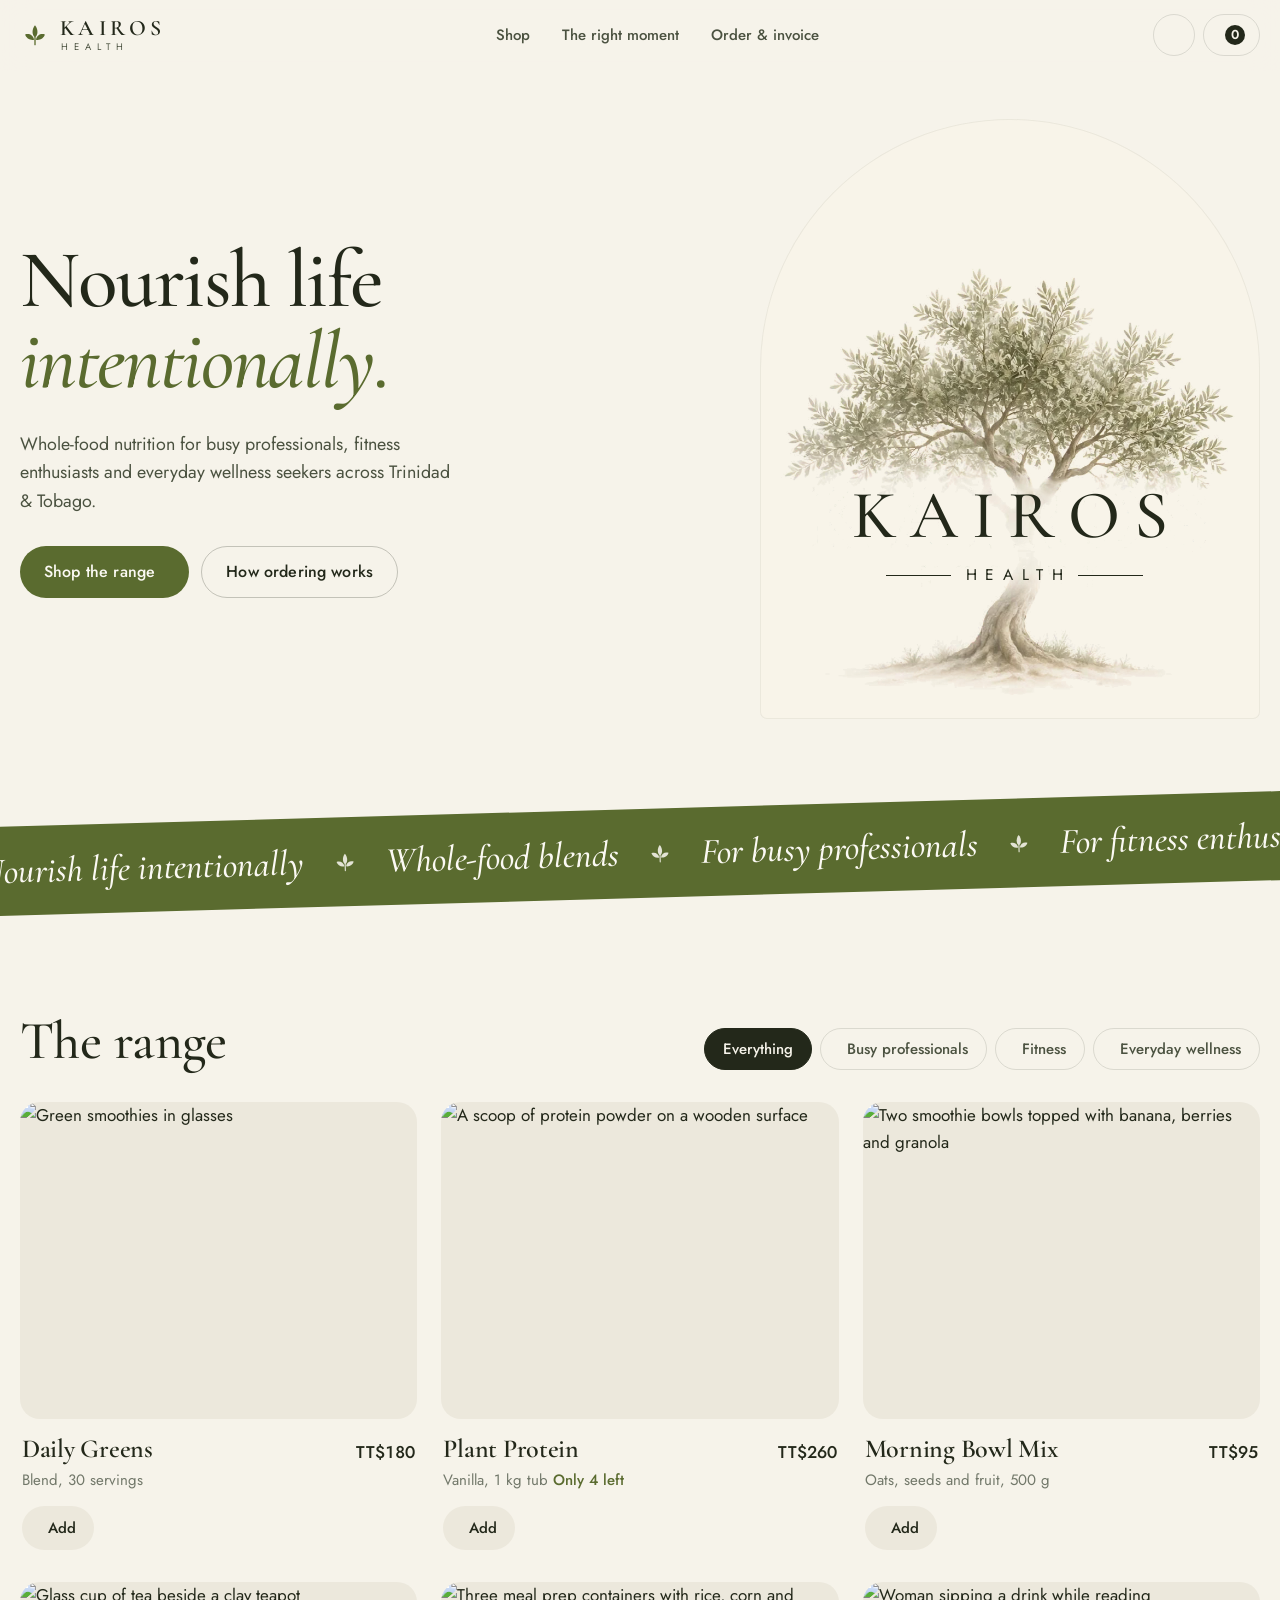
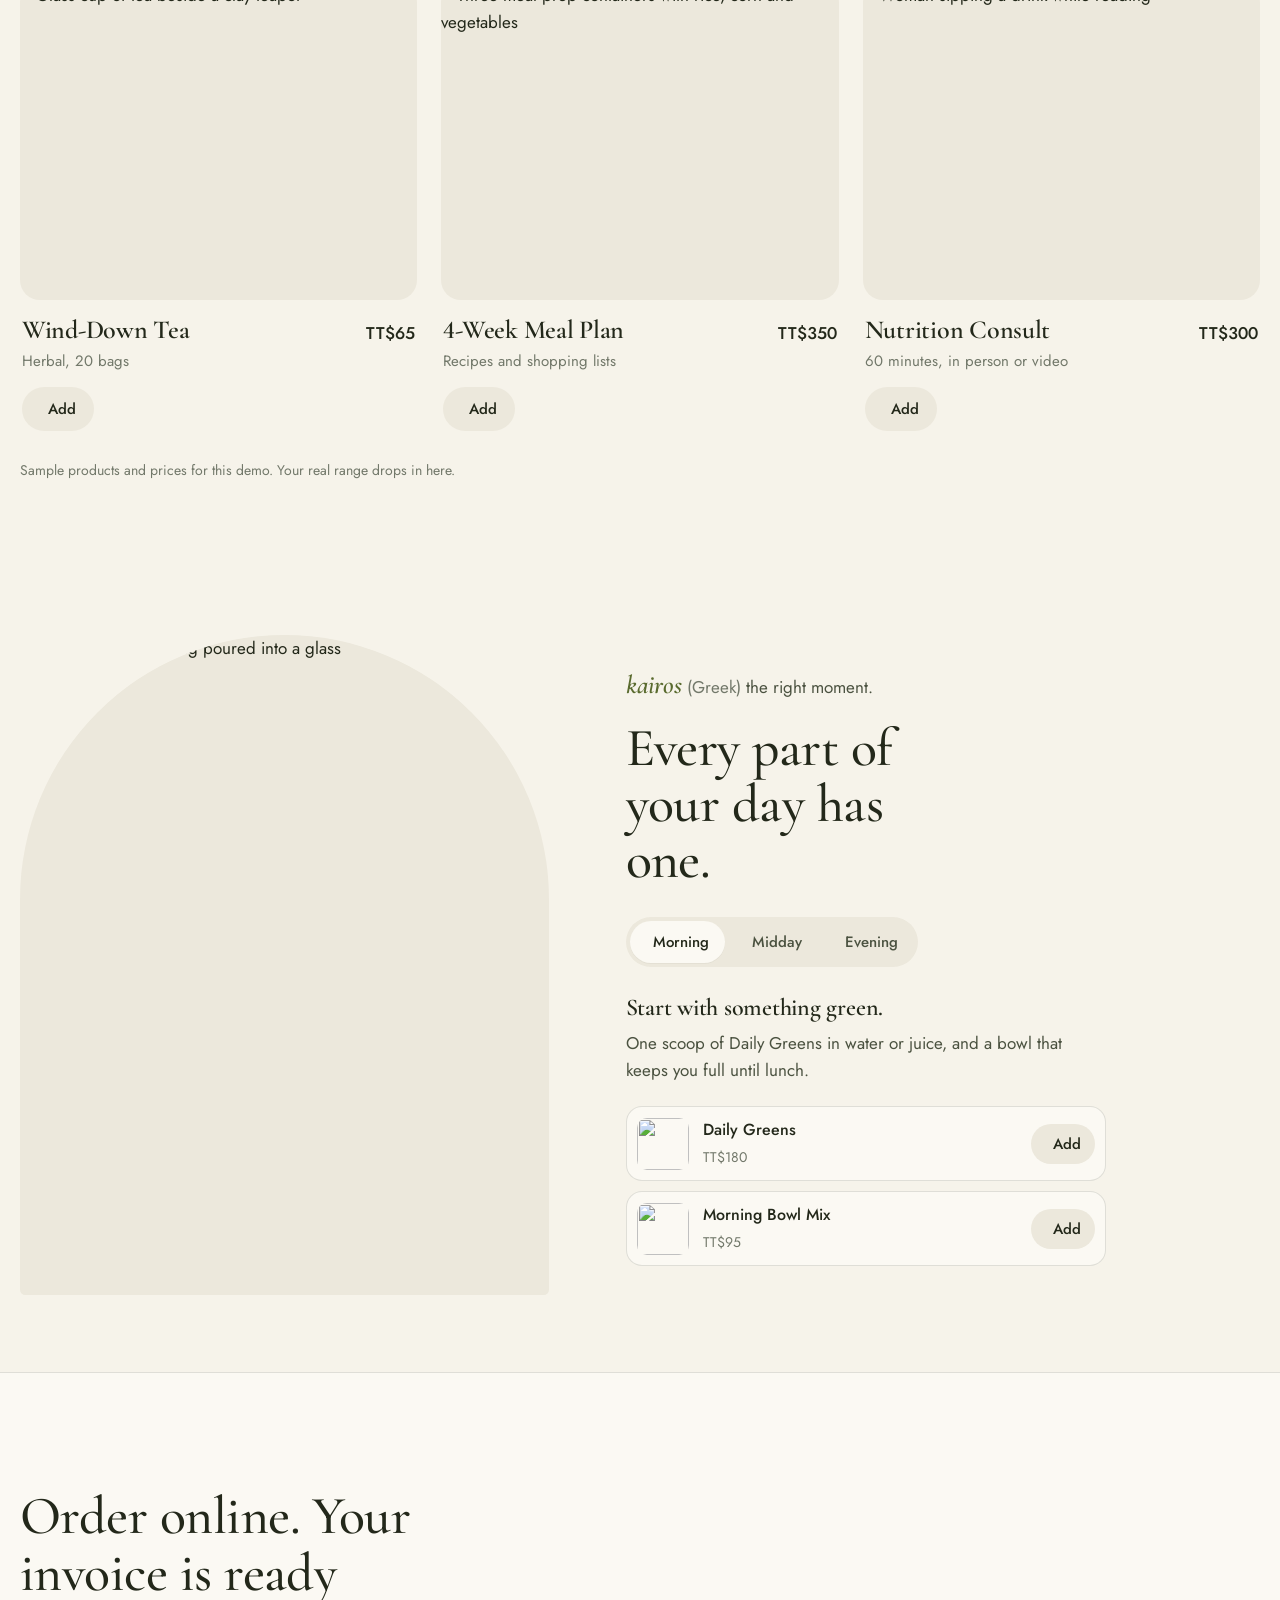
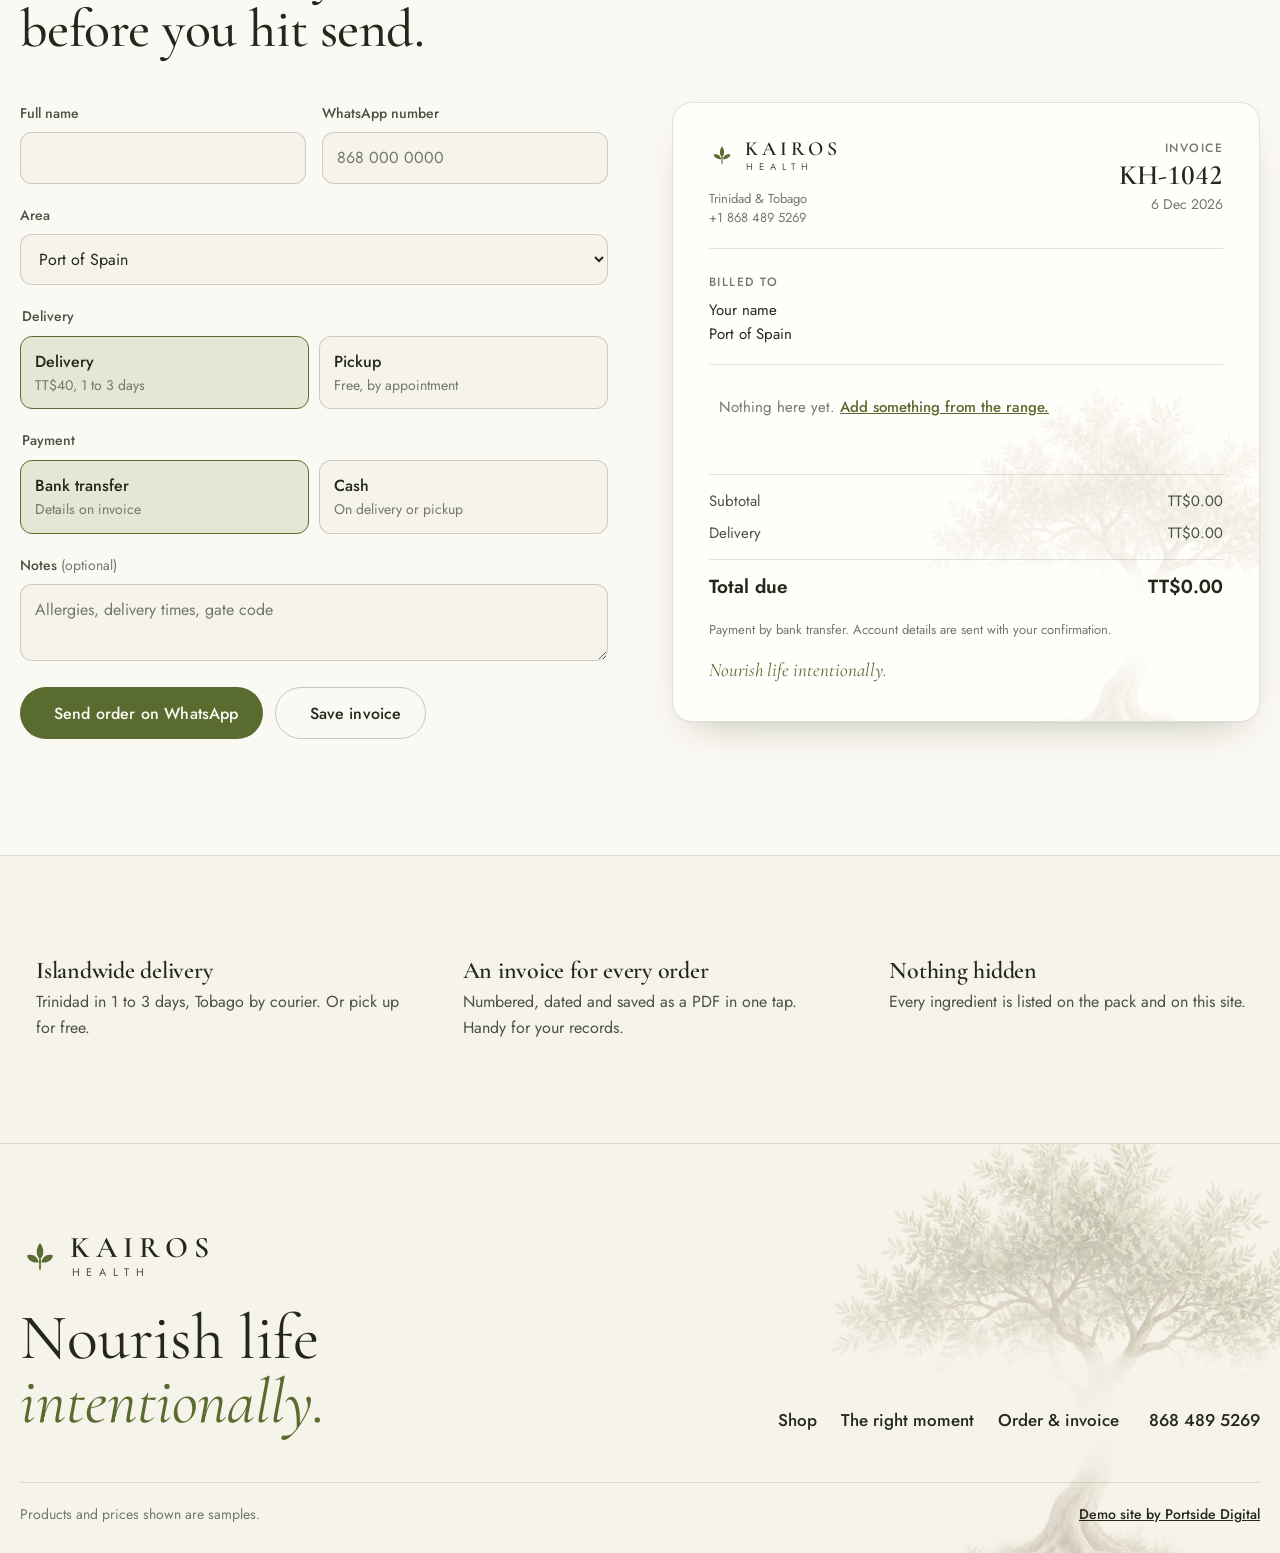
==== commit cd604b6c: "Add demo owner admin: products, stock, photos, orders Co-Authored-By: Claude Opus 5.5 <noreply@anthr" ====
--- a/index.html
+++ b/index.html
@@ -239,6 +239,7 @@
   <span class="orderbar-cta">View invoice <i class="ph ph-arrow-right"></i></span>
 </a>
 
+<script src="products.js"></script>
 <script src="main.js"></script>
 </body>
 </html>
--- a/style.css
+++ b/style.css
@@ -17,6 +17,7 @@
   color-scheme:dark;
 }
 *{box-sizing:border-box;margin:0}
+[hidden]{display:none!important}
 html{overflow-x:clip;scroll-behavior:smooth;-webkit-text-size-adjust:100%;scroll-padding-top:80px}
 body{background:var(--bg);color:var(--ink);font-family:var(--body);font-size:17px;line-height:1.6;-webkit-font-smoothing:antialiased;overflow-x:clip;transition:background .3s,color .3s;-webkit-tap-highlight-color:transparent}
 img{display:block;max-width:100%;height:auto}
@@ -25,7 +26,7 @@
 button{cursor:pointer;background:none;border:0;touch-action:manipulation}
 :focus-visible{outline:2px solid var(--accent);outline-offset:3px;border-radius:8px}
 .wrap{width:min(1240px,100% - 40px);margin-inline:auto}
-h1,h2,h3{font-family:var(--display);font-weight:500;letter-spacing:-.01em;line-height:1.05}
+h1,h2,h3{font-family:var(--display);font-weight:500;letter-spacing:-.01em;line-height:1.05;font-variant-numeric:lining-nums}
 h2{font-size:clamp(36px,4.2vw,58px)}
 h3{font-weight:600}
 em{font-style:italic;font-family:var(--display)}
@@ -129,6 +130,10 @@
 .stepper button{width:44px;height:44px;display:grid;place-items:center;font-size:17px;color:inherit}
 .stepper span{min-width:26px;text-align:center;font-weight:600;font-variant-numeric:tabular-nums}
 .fine{margin-top:28px;font-size:14px;color:var(--muted)}
+.p-low{color:var(--accent);font-weight:500;white-space:nowrap}
+.product.is-out .p-img img{filter:grayscale(.7);opacity:.7}
+.add.is-out{background:transparent;border:1px dashed var(--line);color:var(--muted);cursor:not-allowed}
+.stepper button:disabled{opacity:.35;cursor:not-allowed}
 
 /* Ritual */
 .ritual{padding:clamp(48px,6vw,80px) 0}
@@ -194,7 +199,7 @@
 .inv-lockup .sprout{width:26px;height:26px}
 .inv-meta{margin-top:12px;font-size:13px;color:var(--muted);line-height:1.5}
 .inv-id{text-align:right;display:grid;gap:2px;align-content:start;font-size:14px;color:var(--muted)}
-.inv-id strong{font-family:var(--display);font-size:28px;font-weight:600;color:var(--paper-ink);font-variant-numeric:tabular-nums;line-height:1.1}
+.inv-id strong{font-family:var(--display);font-size:28px;font-weight:600;color:var(--paper-ink);font-variant-numeric:lining-nums tabular-nums;line-height:1.1}
 .inv-label{font-size:12px;font-weight:500;letter-spacing:.12em;text-transform:uppercase;color:var(--muted)}
 .inv-bill{padding:18px 0;border-bottom:1px solid var(--line)}
 .inv-bill p{margin-top:4px;font-size:15px}
